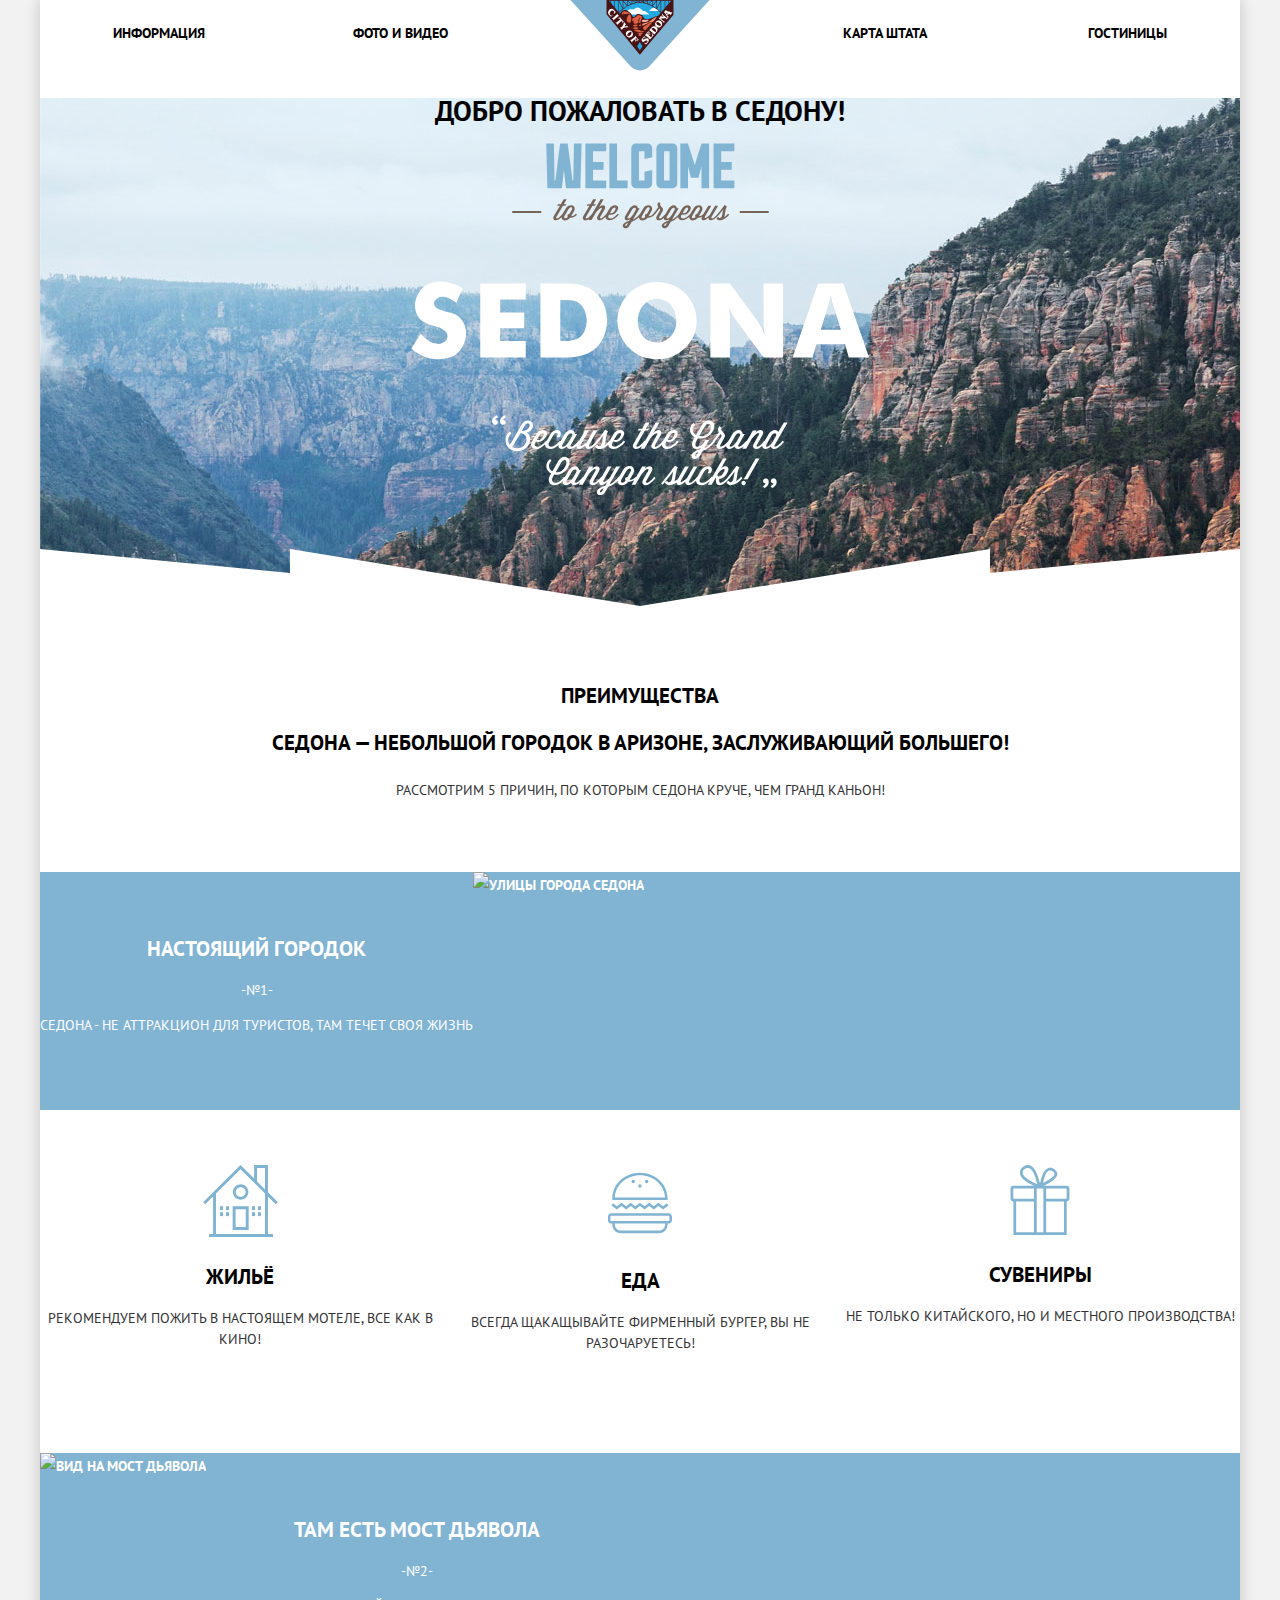
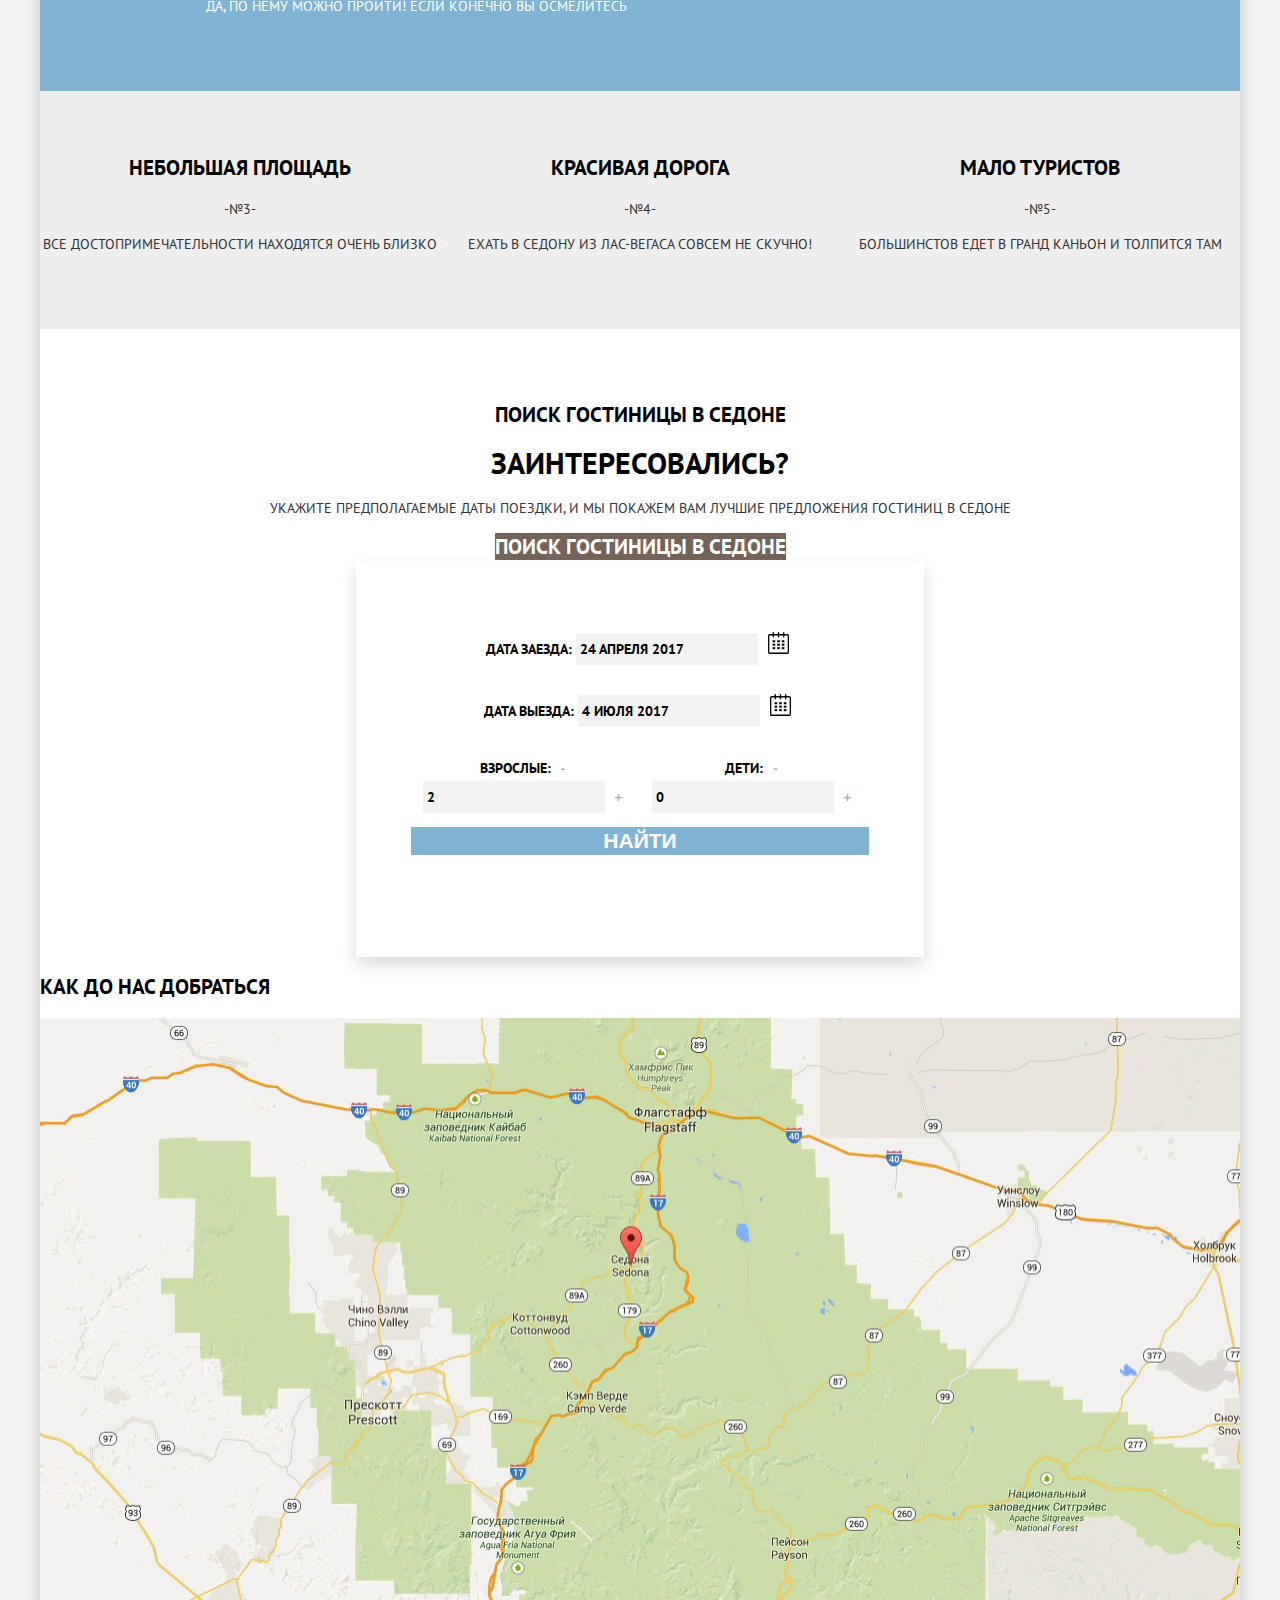
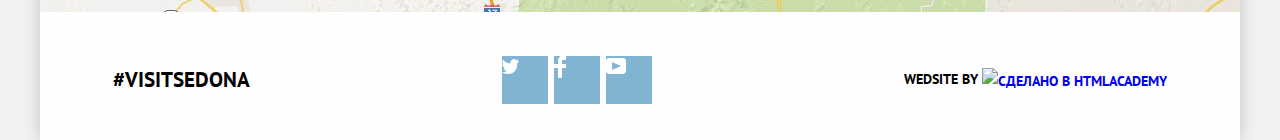
==== index.html @ 1e0a0184 "Сетка личного проекта на флексах" ====
<!DOCTYPE html>
<html lang="ru">
  <head>
    <meta charset="utf-8">
    <title>Седона</title>
    <link href="https://fonts.googleapis.com/css?family=PT+Sans:400,700&amp;subset=cyrillic" rel="stylesheet">
    <link rel="stylesheet" href="css/normalize.css">
    <link rel="stylesheet" href="css/style.css">
  </head>
  <body>
    <div class="main-content">
      <header class="main-header">
        <a class="main-navigation-logo"><img src="img/logo.svg" width="140" height="72" alt="City of Sedona"></a>
        <nav class="main-navigation">
          <ul>
            <li><a href="info.html">Информация</a></li>
            <li><a href="media.html">Фото и видео</a></li>
            <li><a href="maps.html">Карта штата</a></li>
            <li><a href="catalog.html">Гостиницы</a></li>
          </ul>
        </nav>
      </header>
      <main class="container">
        <section class="intro">
          <h1 class="visually-hidden">Добро пожаловать в Седону!</h1>
          <img src="img/intro-welcome.svg" width="459" height="353" alt="Welcome to the gorgeous Sedona. Because the Grand Canyon sucks!">
        </section>
        <section class="advantages">
          <div class="advantages-title">
            <h2 class="visually-hidden">Преимущества</h2>
            <p class="advantages-description">Седона — небольшой городок в Аризоне, заслуживающий большего!</p>
            <p class="advantages-intro">Рассмотрим 5 причин, по которым Седона круче, чем гранд каньон!</p>
          </div>

          <div class="advantage-wide">
            <div class="advantage-text">
              <h3>Настоящий городок</h3>
              <p>-№1-</p>
              <p>Седона - не аттракцион для туристов, там течет своя жизнь</p>
            </div>
            <div class="advantage-image">
              <img src="img/advantage-1.jpg" alt="Улицы города Седона" width="800" height="401">
            </div>
          </div>

          <div class="features">
            <div class="feature">
              <!-- согласен, что для шаблонного добавления данных элементов будет лучше вставить иконку через img  -->
              <img src="img/icon-1-house.svg" alt="Жилье" width="75" height="72">
              <h3>Жильё</h3>
              <p>Рекомендуем пожить в настоящем мотеле, все как в кино!</p>
            </div>
            <div class="feature">
            <img src="img/icon-2-burger.svg" alt="Еда" width="64" height="76">
              <h3>Еда</h3>
              <p>Всегда щакащывайте фирменный бургер, вы не разочаруетесь!</p>
            </div>
            <div class="feature">
            <img src="img/icon-3-gift.svg" alt="Сувениры" width="74" height="70">
              <h3>Сувениры</h3>
              <p>Не только китайского, но и местного производства!</p>
            </div>
          </div>

          <div class="advantage-wide">
            <div class="advantage-image">
              <img src="img/advantage-2.jpg" alt="Вид на мост дьявола" width="800" height="401">
            </div>
            <div class="advantage-text">
              <h3>Там есть мост дьявола</h3>
              <p>-№2-</p>
              <p>Да, по нему можно пройти! Если конечно вы осмелитесь</p>
            </div>
          </div>

          <div class="advantages-list">
            <div class="advantage">
              <h3>Небольшая площадь</h3>
              <p>-№3-</p>
              <p>Все достопримечательности находятся очень близко</p>
            </div>
            <div class="advantage">
              <h3>Красивая дорога</h3>
              <p>-№4-</p>
              <p>Ехать в Седону из Лас-Вегаса совсем не скучно!</p>
            </div>
            <div class="advantage">
              <h3>Мало туристов</h3>
              <p>-№5-</p>
              <p>Большинстов едет в гранд каньон и толпится там</p>
            </div>
          </div>
        </section>

        <section class="main-search">
          <h2 class="visually-hidden">Поиск гостиницы в Седоне</h2>
          <b>Заинтересовались?</b>
          <p class="search-description">Укажите предполагаемые даты поездки, и мы покажем Вам лучшие предложения гостиниц в Седоне</p>
          <a class="search-button" href="#">Поиск гостиницы в Седоне</a>
          <div class="search-form">
            <form method="post" action="https://echo.htmlacademy.ru">
              <p>
                <label for="date-arrival">Дата заезда:</label>
                <input id="date-arrival" name="date-of-arrival" type="text" value="24 апреля 2017">
                <!-- пока не определился, как лучше реализовать значок календаря. Поидее его надо будет делать фоном кнопки через CSS  -->
                <button type="button"><img src="img/icon-calendar.svg" alt="Календарь" width="21px" height="22px"></button>
              </p>
              <p>
                <label for="date-departure">Дата выезда:</label>
                <input id="date-departure" name="date-of-departure" type="text" value="4 июля 2017">
                <button type="button"><img src="img/icon-calendar.svg" alt="Календарь" width="21px" height="22px"></button>
              </p>
              <div class="form-half-column">
                <p class="half-column">
                  <label for="adults">Взрослые:</label>
                  <button type="button" name="adults-minus">-</button>
                  <input id="adults" name="amount-of-adults" type="text" value="2">
                  <button type="button" name="adults-plus">+</button>
                </p>
                <p class="half-column">
                  <label for="children">Дети:</label>
                  <button type="button" name="children-minus">-</button>
                  <input id="children" name="amount-of-children" type="text" value="0">
                  <button type="button" name="children-plus">+</button>
                </p>
              </div>
              <button type="submit" name="button">Найти</button>
            </form>
          </div>
        </section>
        <section class="main-map">
          <!-- Здесь будет интерактивная карта-->
          <h2 class="visually-hidden">Как до нас добраться</h2>
          <img src="img/map.jpg" width="1200" height="594" alt="Google maps">
        </section>
      </main>
      <footer class="main-footer">
        <p class="footer-hashtag">#visitsedona</p>
        <div class="footer-social">
          <ul>
            <li><a href="#" class="social-btn social-btn-twitter"><img src="img/social-twitter.svg" alt="Следите за нами в Twitter"></a></li>
            <li><a href="#" class="social-btn social-btn-facebook"><img src="img/social-facebook.svg" alt=" Следуйте за нами на Facebook"></a></li>
            <li><a href="#" class="social-btn social-btn-youtube"><img src="img/social-youtube.svg" alt="Смотрите видео о нас на YouTube"></a></li>
          </ul>
        </div>
        <p class="footer-copyright">Wedsite by <a href="https://htmlacademy.ru/intensive/htmlcss"><img src="img/logo-htmlacademy.svg" width="115" height="41" alt="Сделано в HTMLAcademy"></a></p>
      </footer>
    </div>
  </body>
</html>
---- css/style.css ----
body {
  margin: 0;
  padding: 0;
  font-family: 'PT Sans', Arial, sans-serif;
  font-size: 14px;
  line-height: 26px;
  font-weight: 700;
  color: #000000;
  text-transform: uppercase;
  background-color: #f2f2f2;
}
a {
  text-decoration: none;
}
.main-content {
  width: 1200px;
  margin: 0 auto;
  background-color: #ffffff;
  box-shadow: 0 0 15px rgba(0, 1, 1, 0.2);
}
.inner-page .main-content {
  background-color: #fefefe;
}

/* Main header on all pages */
.main-header {
  display: flex;
  flex-direction: column;
  background-color: #ffffff;
}
.main-navigation-logo {
  margin: 0 auto;
  margin-top: -67px;
  order: 2;
}
.main-navigation {
  padding: 0 73px;
}
.main-navigation ul {
  display: flex;
  margin: 0;
  padding: 0;
  list-style: none;
}
.main-navigation li {
  width: 240px;
  padding: 20px 0;
}
.main-navigation li:nth-child(2) {
  margin-right: auto;
}
.main-navigation li:nth-last-child(2),
.main-navigation li:last-child {
  text-align: right;
}
.main-navigation a {
  color: #000000;
}
.main-navigation a:hover {
  color: #81b3d2;
}
.main-navigation a:active {
  color: rgba(0, 0, 0, 0.3);
}
.main-navigation .current-page {
  color: #766357;
}

/* Intro on the main page */
.intro {
  height: 508px;
  text-align: center;
  background:
    url("../img/intro-polygon.svg"),
    url("../img/intro-bg.jpg");
  background-position:
    center bottom,
    center top;
  background-repeat:
    no-repeat,
    no-repeat;
    margin-bottom: 60px;
}

/* Advantages on the main page */
.advantages {
  display: flex;
  flex-direction: column;
  text-align: center;
}
.advantages h3 {
  font-size: 21px;
  line-height: 21px;
}
.advantages-title {
  margin-bottom: 55px;
}
.advantages-description {
  font-size: 21px;
  line-height: 26px;
}
.advantages-intro {
  font-size: 14px;
  line-height: 26px;
  font-weight: 400;
  color: #333333;
}
.advantage-wide {
  display: flex;
  background-color: #81b3d2;
  color: #ffffff;
}
.advantage-text {
  padding-top: 45px;
  padding-bottom: 60px;
}
.advantage-text p {
  font-size: 14px;
  line-height: 21px;
  font-weight: 400;
}
.features {
  display: flex;
  flex-wrap: wrap;
  padding-bottom: 85px;
  background-color: #ffffff;
}
.feature {
  width: 400px;
  padding-top: 55px;
}
.features p,
.advantages-list p {
  font-size: 14px;
  line-height: 21px;
  font-weight: 400;
  color: #333333;
}
.advantages-list {
  display: flex;
  flex-wrap: wrap;
  background-color: #eeeeee;
}
.advantage {
  width: 400px;
  padding-top: 45px;
  padding-bottom: 60px;
}

/* Search on the main page */
.main-search {
  background-color: #ffffff;
  text-align: center;
  padding-top: 55px;
}
.main-search b {
  font-size: 30px;
  line-height: 36px;
  font-weight: 700;
}
.main-search .search-description {
  font-size: 14px;
  line-height: 24px;
  font-weight: 400;
  color: #333333;
}
.main-search .search-button {
  font-size: 21px;
  line-height: 26px;
  font-weight: 700;
  color: #ffffff;
  background-color: #766357;
}
.main-search .search-button:hover {
  background-color: #604e43;
}
.main-search .search-button:active {
  color: rgba(255, 255, 255, 0.3);
  background-color: #503e33;
}
.search-form {
  /* задал размеры и некоторые свойства, т.к. в будущем будет позиционироваться абсолютом, ведь это же будет попап!? А для абсолюта вроде нужны размеры обязательно. */
  box-sizing: border-box;
  width: 568px;
  height: 395px;
  margin: 0 auto;
  padding: 55px;
  background-color: #ffffff;
  box-shadow: 0 7px 15px rgba(0, 1, 1, 0.15);
}
.search-form form {
  display: flex;
  flex-direction: column;
}
.search-form input {
  font: inherit;
  font-size: 14px;
  line-height: 26px;
  font-weight: 700;
  text-transform: uppercase;
  color: #000000;
  background-color: #f2f2f2;
  border: 2px solid #f2f2f2;
}
.search-form input:hover {
  background-color: #ebebeb;
  border: 2px solid #ebebeb;
}
.search-form input:focus {
  background-color: #ffffff;
  border: 2px solid #e5e5e5;
}
.search-form button[type="button"] {
  border: none;
  background-color: transparent;
  color: #a9a9a9;
  font-weight: 700;
}
.search-form button[type="button"]:hover {
  color: #000000;
}
.search-form button[type="button"]:active {
  color: #81b3d2;
}
.search-form button[type="submit"] {
  background-color: #81b3d2;
  border: none;
  color: #ffffff;
  font-size: 21px;
  line-height: 26px;
  font-weight: 700;
  text-transform: uppercase;
}
.search-form button[type="submit"]:hover {
  background-color: #669ec0;
}
.search-form button[type="submit"]:active {
  background-color: #5496bd;
  color: rgba(255, 255, 255, 0.3);
}
.form-half-column {
  display: flex;
}
.half-column {
  width: 229px;
}

/* Main footer on all pages */
.main-footer {
  display: flex;
  justify-content: space-between;
  align-items: center;
  padding: 36px 73px;
  background-color: rgba(254, 254, 254, 0.9);
}
.footer-hashtag {
  font-size: 21px;
  line-height: 26px;
  margin: 0;
}
.footer-social ul {
  display: flex;
  list-style: none;
  margin: 0;
  padding: 0;
}
/* Ниже неправильно стилизовал соц.кнопки, кликабельна стала сама иконка, исправлю на этапе декоративных элементов */
.footer-social li {
  width: 46px;
  height: 48px;
  margin-right: 6px;
  background-color: #81b3d2;
}
.footer-social li:last-child {
  margin-right: 0;
}
.footer-social li:hover {
  background-color: #669ec0;
}
.footer-social li:active {
  background-color: #5496bd;
}
.social-btn:active {
  opacity: 0.3;
}
.footer-copyright {
  margin: 0;
}
.footer-copyright img {
  vertical-align: middle;
}

/* style on the catalog page */
.catalog-form {
  background-color: #404c52; /* цвет для того, если не прогрузилась картинка */
  background-image: url("../img/catalog-header-bg.jpg");
  background-position: center center;
  background-repeat: no-repeat;
  font-size: 14px;
  line-height: 21px;
  color: #ffffff;
}
.catalog-filter {
  display: flex;
  justify-content: space-between;
  padding: 30px 70px;
}
.catalog-filter fieldset {
  margin: 0;
  padding: 0;
  border: none;
}
.catalog-filter fieldset:nth-child(2) {
  margin-right: auto;
}
.catalog-filter ul {
  margin: 0;
  padding: 0;
  list-style: none;
}
.catalog-filter li,
.catalog-filter label {
  font-weight: 400;
}
.catalog-filter input[type="text"] {
  background-color: transparent;
  border: none;
  color: inherit;
}
.catalog-filter button[type="submit"] {
  background-color: transparent;
  border: 2px solid #ffffff;
  color: #ffffff;
  text-transform: uppercase;
  line-height: 21px;
}
.catalog-filter button[type="submit"]:hover {
  background-color: #ffffff;
  color: #000000;
}

.catalog-result-sorting {
  display: flex;
  justify-content: space-between;
  padding: 30px 70px;
  font-size: 21px;
  line-height: 26px;
}
.catalog-result-sorting span,
.catalog-result-sorting a {
  font-size: 12px;
  line-height: 18px;
  font-weight: 400;
}
.catalog-result-sorting span {
  color: #000000;
}
.catalog-result-sorting ul {
  display: flex;
  margin-top: 0;
  margin-bottom: 0;
  padding: 0;
  list-style: none;
}
.sorting-type a {
  border-bottom: 1px dotted #81b3d2;
  color: rgba(0, 0, 0, 0.3);
}
.sorting-type a:hover {
  color: #81b3d2;
}
.sorting-type a:active {
  color: #000000;
  border: none;
}
.sorting-type .current-sorting {
  color: #81b3d2;
  border: none;
}
.sorting-arrow {
  margin-left: auto;
}
.sorting-arrow a {
  /* Сами стрелки как я понял надо делать будет позже) */
  border: 5px solid #cacaca;
}
.sorting-arrow a:hover {
  border-color: #000000;
}
.sorting-arrow a:active,
.sorting-arrow .current-sorting {
  border-color: #81b3d2;
}

.catalog-result-list ul {
  margin: 0;
  padding: 0;
  list-style: none;
}
.catalog-result-item {
  display: flex;
  justify-content: space-between;
  border-top: 1px solid #e5e5e5;
  padding: 30px 70px;
}
.catalog-result-item:last-child {
  border-bottom: 1px solid #e5e5e5;
}
.catalog-item-description {
  margin-right: auto;
}
.catalog-item-description p {
  font-size: 14px;
  line-height: 21px;
  font-weight: 400;
  color: #333333;
}
.catalog-item-title a {
  font-size: 21px;
  line-height: 26px;
  color: #000000;
}
.catalog-item-title a:hover {
  color: #81b3d2;
}
.catalog-item-title a:active {
  color: rgba(0, 0, 0, 0.3);
}
.link-more,
.link-booking {
  font-weight: 14px;
  line-height: 21px;
  color: #ffffff;
}
.link-more {
  background-color: #81b3d2;
}
.link-more:hover {
  background-color: #669ec0;
}
.link-more:active {
  background-color: #5496bd;
  color: rgba(255, 255, 255, 0.3);
}
.link-booking {
  background-color: #766357;
}
.link-booking:hover {
  background-color: #604e43;
}
.link-booking:active {
  background-color: #503e33;
  color: rgba(255, 255, 255, 0.3);
}

.catalog-item-rating p {
  font-size: 14px;
  line-height: 21px;
  font-weight: 400;
  color: #666666;
  background-color: #f2f2f2;
}
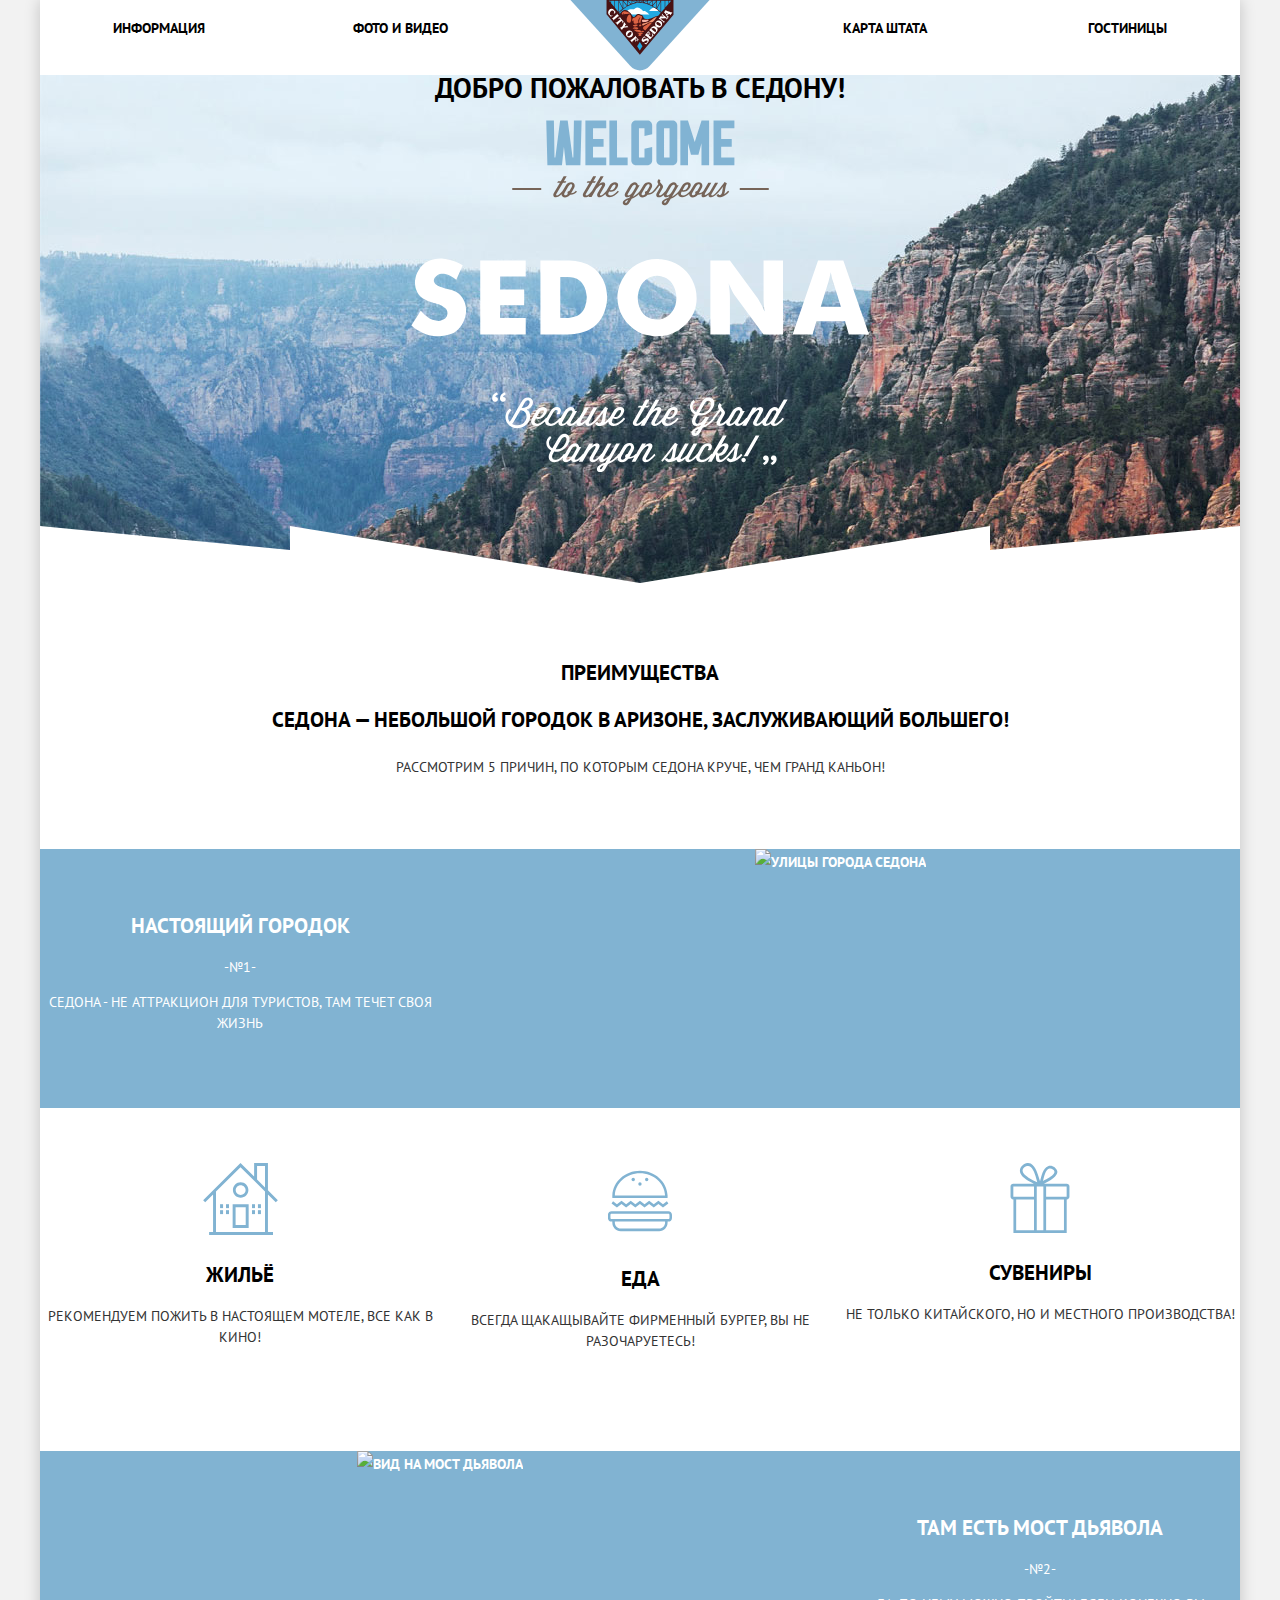
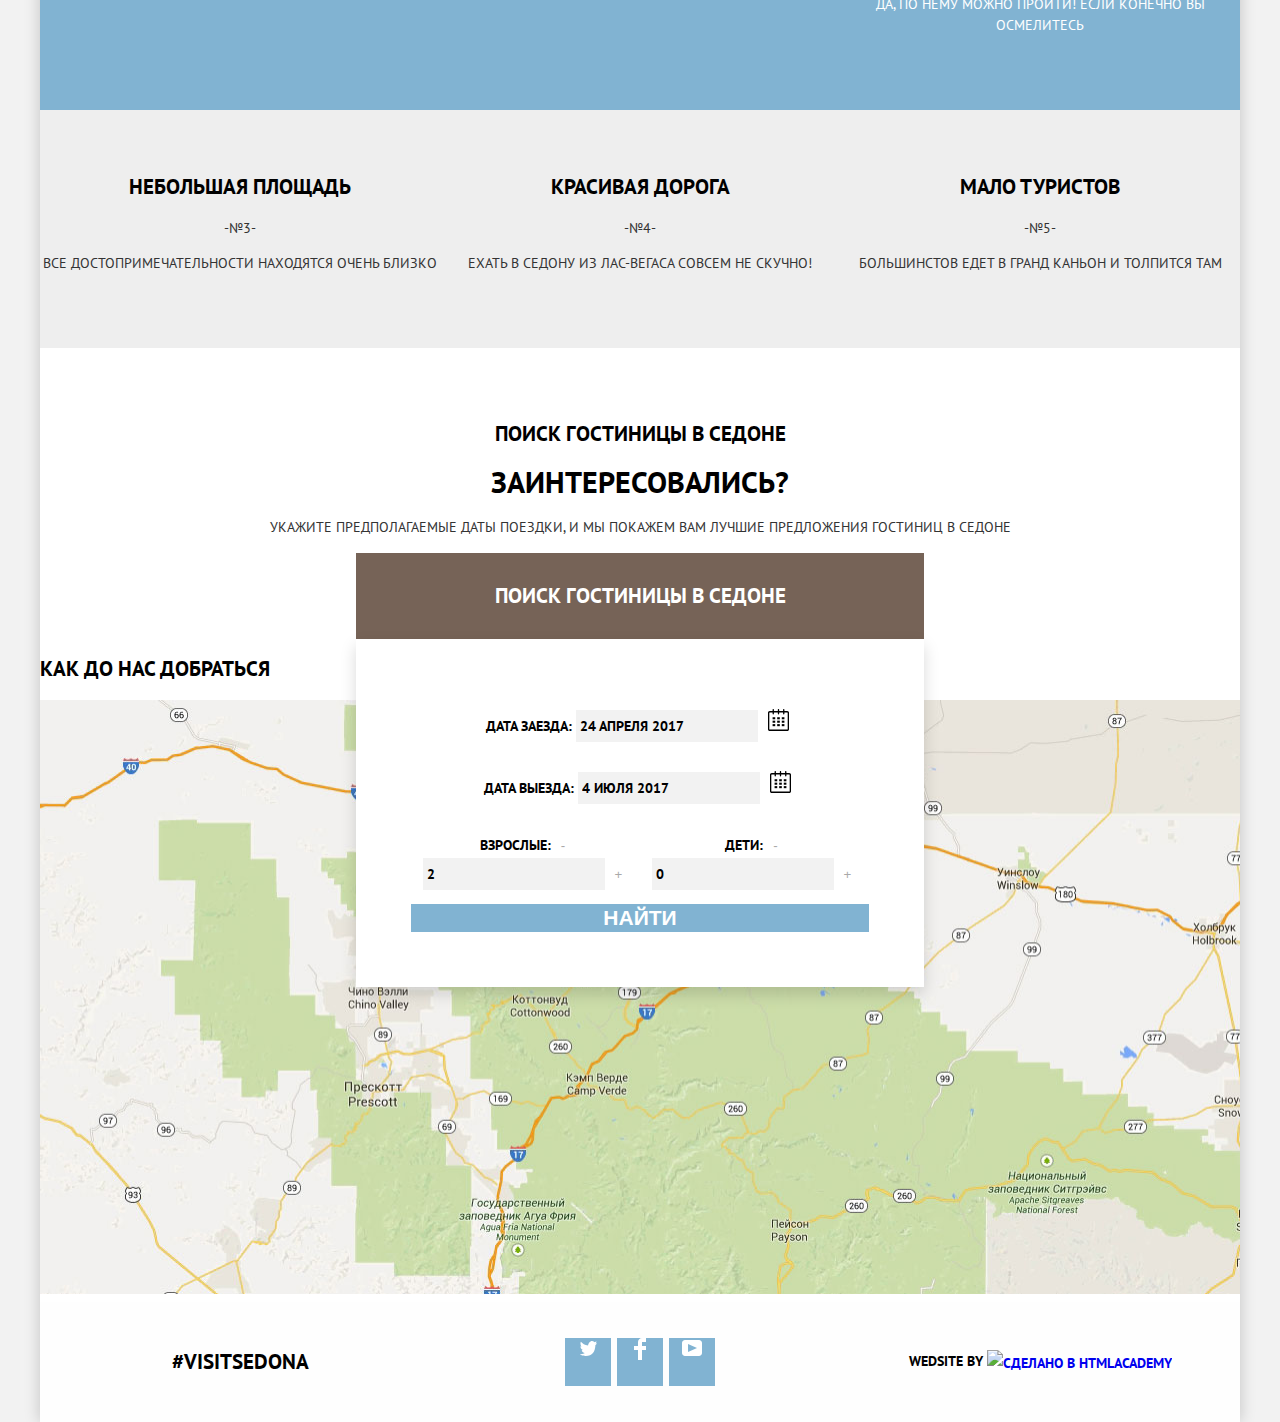
==== commit ac4e65c2: "Исправление замечаний сеток на флексах" ====
--- a/index.html
+++ b/index.html
@@ -45,7 +45,6 @@
 
           <div class="features">
             <div class="feature">
-              <!-- согласен, что для шаблонного добавления данных элементов будет лучше вставить иконку через img  -->
               <img src="img/icon-1-house.svg" alt="Жилье" width="75" height="72">
               <h3>Жильё</h3>
               <p>Рекомендуем пожить в настоящем мотеле, все как в кино!</p>
@@ -96,13 +95,14 @@
           <h2 class="visually-hidden">Поиск гостиницы в Седоне</h2>
           <b>Заинтересовались?</b>
           <p class="search-description">Укажите предполагаемые даты поездки, и мы покажем Вам лучшие предложения гостиниц в Седоне</p>
-          <a class="search-button" href="#">Поиск гостиницы в Седоне</a>
-          <div class="search-form">
-            <form method="post" action="https://echo.htmlacademy.ru">
+
+          <div class="search-block">
+            <a class="search-button" href="#">Поиск гостиницы в Седоне</a>
+            <!-- не оборачивал, т.к. подумал, что нет смысла в отдельном диве для этого попапа  -->
+            <form class="search-popup" method="post" action="https://echo.htmlacademy.ru">
               <p>
                 <label for="date-arrival">Дата заезда:</label>
                 <input id="date-arrival" name="date-of-arrival" type="text" value="24 апреля 2017">
-                <!-- пока не определился, как лучше реализовать значок календаря. Поидее его надо будет делать фоном кнопки через CSS  -->
                 <button type="button"><img src="img/icon-calendar.svg" alt="Календарь" width="21px" height="22px"></button>
               </p>
               <p>
--- a/css/style.css
+++ b/css/style.css
@@ -30,7 +30,8 @@
 }
 .main-navigation-logo {
   margin: 0 auto;
-  margin-top: -67px;
+  margin-top: -57px;
+  margin-bottom: -23px;
   order: 2;
 }
 .main-navigation {
@@ -44,7 +45,7 @@
 }
 .main-navigation li {
   width: 240px;
-  padding: 20px 0;
+  padding: 15px 0;
 }
 .main-navigation li:nth-child(2) {
   margin-right: auto;
@@ -113,6 +114,10 @@
 .advantage-text {
   padding-top: 45px;
   padding-bottom: 60px;
+  width: 33.333333%;
+}
+.advantage-image {
+  width: 66.666666%;
 }
 .advantage-text p {
   font-size: 14px;
@@ -158,41 +163,46 @@
   line-height: 36px;
   font-weight: 700;
 }
-.main-search .search-description {
+.search-description {
   font-size: 14px;
   line-height: 24px;
   font-weight: 400;
   color: #333333;
 }
-.main-search .search-button {
+
+.search-block {
+  position: relative;
+  width: 568px;
+  margin: 0 auto;
+}
+.search-button {
+  display: block;
+  width: 100%;
+  padding: 30px 0;
   font-size: 21px;
   line-height: 26px;
   font-weight: 700;
   color: #ffffff;
   background-color: #766357;
 }
-.main-search .search-button:hover {
+.search-button:hover {
   background-color: #604e43;
 }
-.main-search .search-button:active {
+.search-button:active {
   color: rgba(255, 255, 255, 0.3);
   background-color: #503e33;
 }
-.search-form {
-  /* задал размеры и некоторые свойства, т.к. в будущем будет позиционироваться абсолютом, ведь это же будет попап!? А для абсолюта вроде нужны размеры обязательно. */
-  box-sizing: border-box;
-  width: 568px;
-  height: 395px;
-  margin: 0 auto;
+
+.search-popup {
+  position: absolute;
+  display: flex;
+  flex-direction: column;
+  top: 100%;
   padding: 55px;
   background-color: #ffffff;
   box-shadow: 0 7px 15px rgba(0, 1, 1, 0.15);
 }
-.search-form form {
-  display: flex;
-  flex-direction: column;
-}
-.search-form input {
+.search-popup input {
   font: inherit;
   font-size: 14px;
   line-height: 26px;
@@ -202,27 +212,26 @@
   background-color: #f2f2f2;
   border: 2px solid #f2f2f2;
 }
-.search-form input:hover {
+.search-popup input:hover {
   background-color: #ebebeb;
-  border: 2px solid #ebebeb;
-}
-.search-form input:focus {
-  background-color: #ffffff;
-  border: 2px solid #e5e5e5;
-}
-.search-form button[type="button"] {
+  border-color: #ebebeb;
+}
+.search-popup input:focus {
+  background-color: #ffffff;
+  border-color: #e5e5e5;
+}
+.search-popup button[type="button"] {
   border: none;
   background-color: transparent;
   color: #a9a9a9;
-  font-weight: 700;
-}
-.search-form button[type="button"]:hover {
-  color: #000000;
-}
-.search-form button[type="button"]:active {
+}
+.search-popup button[type="button"]:hover {
+  color: #000000;
+}
+.search-popup button[type="button"]:active {
   color: #81b3d2;
 }
-.search-form button[type="submit"] {
+.search-popup button[type="submit"] {
   background-color: #81b3d2;
   border: none;
   color: #ffffff;
@@ -231,10 +240,10 @@
   font-weight: 700;
   text-transform: uppercase;
 }
-.search-form button[type="submit"]:hover {
+.search-popup button[type="submit"]:hover {
   background-color: #669ec0;
 }
-.search-form button[type="submit"]:active {
+.search-popup button[type="submit"]:active {
   background-color: #5496bd;
   color: rgba(255, 255, 255, 0.3);
 }
@@ -242,24 +251,30 @@
   display: flex;
 }
 .half-column {
-  width: 229px;
+  width: 50%;
 }
 
 /* Main footer on all pages */
 .main-footer {
   display: flex;
-  justify-content: space-between;
   align-items: center;
-  padding: 36px 73px;
+  padding: 36px 0;
   background-color: rgba(254, 254, 254, 0.9);
 }
+.footer-hashtag,
+.footer-social,
+.footer-copyright {
+  width: 33.333333%;
+  text-align: center;
+  margin: 0;
+}
 .footer-hashtag {
   font-size: 21px;
   line-height: 26px;
-  margin: 0;
 }
 .footer-social ul {
   display: flex;
+  justify-content: center;
   list-style: none;
   margin: 0;
   padding: 0;
@@ -283,9 +298,6 @@
 .social-btn:active {
   opacity: 0.3;
 }
-.footer-copyright {
-  margin: 0;
-}
 .footer-copyright img {
   vertical-align: middle;
 }
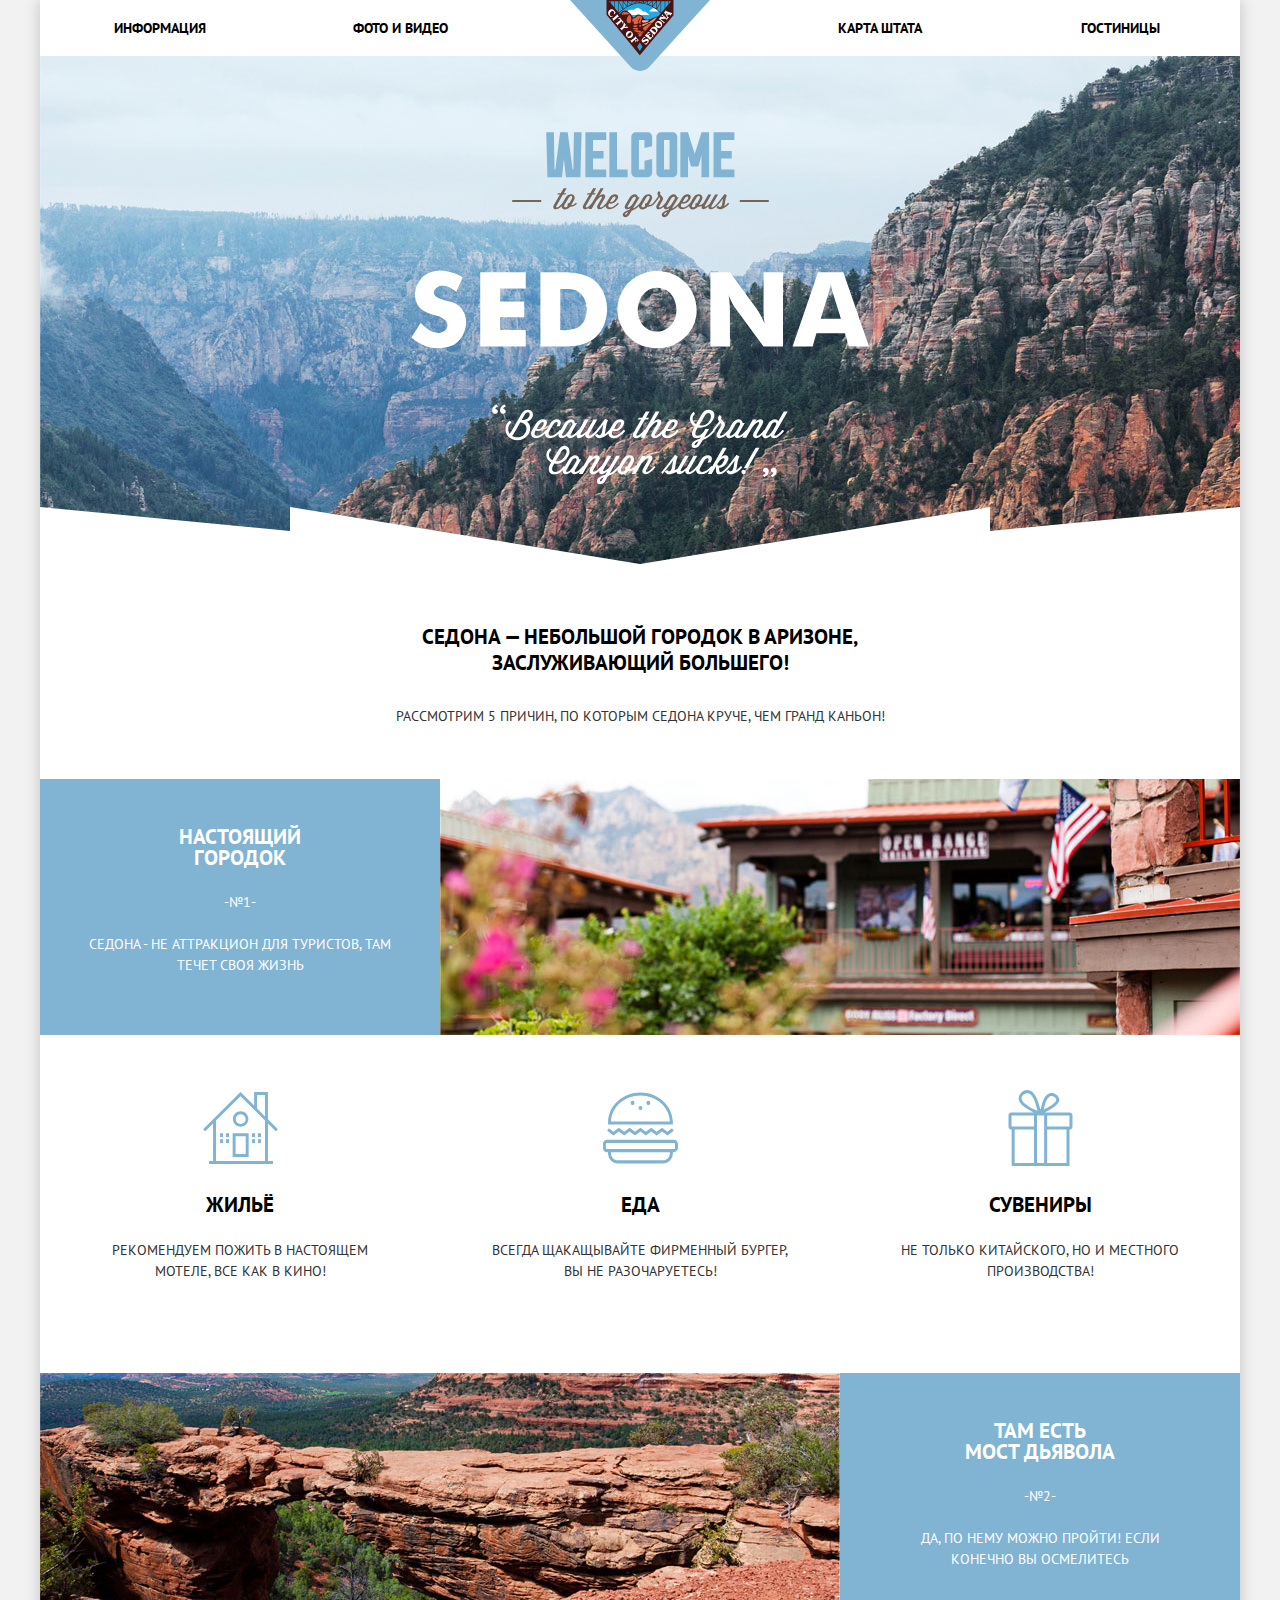
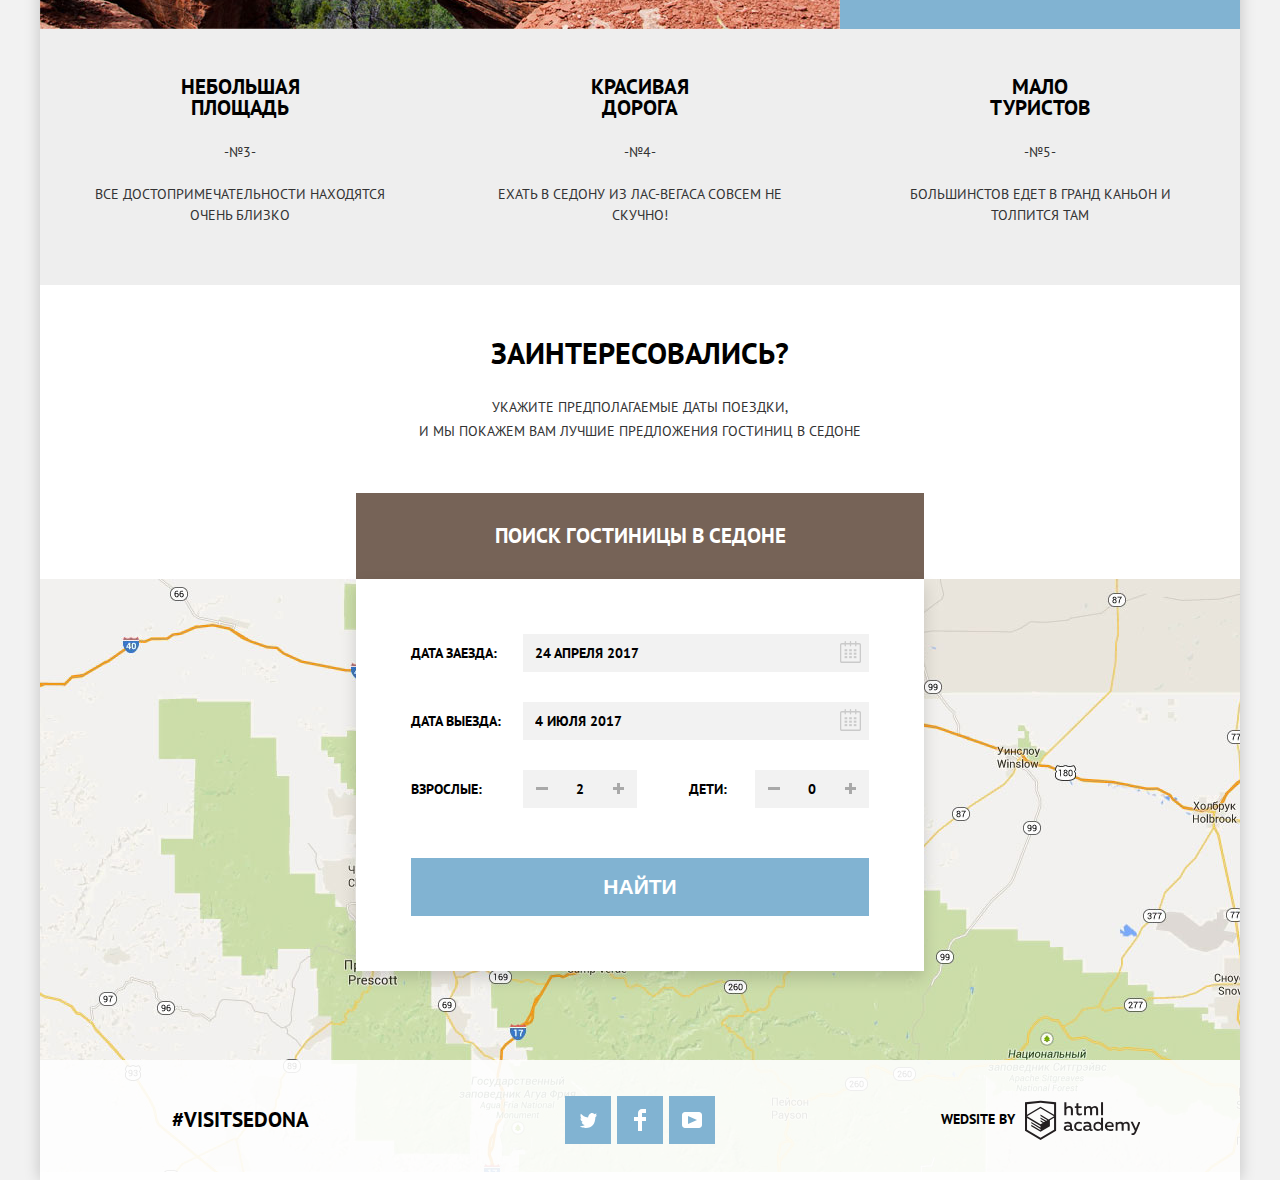
==== commit 2abb1aaa: "Process #1" ====
--- a/index.html
+++ b/index.html
@@ -8,7 +8,7 @@
     <link rel="stylesheet" href="css/style.css">
   </head>
   <body>
-    <div class="main-content">
+    <div class="main-content only-index">
       <header class="main-header">
         <a class="main-navigation-logo"><img src="img/logo.svg" width="140" height="72" alt="City of Sedona"></a>
         <nav class="main-navigation">
@@ -34,7 +34,7 @@
 
           <div class="advantage-wide">
             <div class="advantage-text">
-              <h3>Настоящий городок</h3>
+              <h3>Настоящий<br> городок</h3>
               <p>-№1-</p>
               <p>Седона - не аттракцион для туристов, там течет своя жизнь</p>
             </div>
@@ -66,7 +66,7 @@
               <img src="img/advantage-2.jpg" alt="Вид на мост дьявола" width="800" height="401">
             </div>
             <div class="advantage-text">
-              <h3>Там есть мост дьявола</h3>
+              <h3>Там есть<br> мост дьявола</h3>
               <p>-№2-</p>
               <p>Да, по нему можно пройти! Если конечно вы осмелитесь</p>
             </div>
@@ -74,54 +74,64 @@
 
           <div class="advantages-list">
             <div class="advantage">
-              <h3>Небольшая площадь</h3>
+              <h3>Небольшая<br> площадь</h3>
               <p>-№3-</p>
               <p>Все достопримечательности находятся очень близко</p>
             </div>
             <div class="advantage">
-              <h3>Красивая дорога</h3>
+              <h3>Красивая<br> дорога</h3>
               <p>-№4-</p>
               <p>Ехать в Седону из Лас-Вегаса совсем не скучно!</p>
             </div>
             <div class="advantage">
-              <h3>Мало туристов</h3>
+              <h3>Мало<br> туристов</h3>
               <p>-№5-</p>
               <p>Большинстов едет в гранд каньон и толпится там</p>
             </div>
           </div>
         </section>
-
         <section class="main-search">
           <h2 class="visually-hidden">Поиск гостиницы в Седоне</h2>
           <b>Заинтересовались?</b>
-          <p class="search-description">Укажите предполагаемые даты поездки, и мы покажем Вам лучшие предложения гостиниц в Седоне</p>
+          <p class="search-description">Укажите предполагаемые даты поездки,<br> и мы покажем Вам лучшие предложения гостиниц в Седоне</p>
 
           <div class="search-block">
             <a class="search-button" href="#">Поиск гостиницы в Седоне</a>
-            <!-- не оборачивал, т.к. подумал, что нет смысла в отдельном диве для этого попапа  -->
-            <form class="search-popup" method="post" action="https://echo.htmlacademy.ru">
+            <form class="search-popup active" method="post" action="https://echo.htmlacademy.ru">
               <p>
                 <label for="date-arrival">Дата заезда:</label>
                 <input id="date-arrival" name="date-of-arrival" type="text" value="24 апреля 2017">
-                <button type="button"><img src="img/icon-calendar.svg" alt="Календарь" width="21px" height="22px"></button>
+                <button type="button">
+                  <svg xmlns="http://www.w3.org/2000/svg" x="0" y="0" width="21" height="22" fill="#cacaca"><path d="M19.251,2.025h-2.845V0.648c0-0.381-0.294-0.689-0.656-0.689c-0.363,0-0.656,0.308-0.656,0.689v1.377h-3.938V0.648c0-0.381-0.294-0.689-0.655-0.689c-0.363,0-0.657,0.308-0.657,0.689v1.377H5.906V0.648c0-0.381-0.294-0.689-0.656-0.689c-0.363,0-0.657,0.308-0.657,0.689v1.377H1.75C0.784,2.025,0,2.847,0,3.862v16.302C0,21.179,0.784,22,1.75,22h17.501C20.217,22,21,21.179,21,20.164V3.862C21,2.847,20.217,2.025,19.251,2.025zM19.688,20.164c0,0.253-0.195,0.459-0.437,0.459H1.75c-0.241,0-0.438-0.206-0.438-0.459V3.862c0-0.253,0.196-0.459,0.438-0.459h2.844v1.378c0,0.381,0.294,0.689,0.657,0.689c0.362,0,0.656-0.308,0.656-0.689V3.403h3.938v1.378c0,0.381,0.294,0.689,0.657,0.689c0.361,0,0.655-0.308,0.655-0.689V3.403h3.938v1.378c0,0.381,0.293,0.689,0.656,0.689c0.362,0,0.656-0.308,0.656-0.689V3.403h2.845c0.241,0,0.437,0.206,0.437,0.459V20.164z"/><rect x="4.594" y="8.225" width="2.625" height="2.066"/><rect x="4.594" y="11.668" width="2.625" height="2.067"/><rect x="4.594" y="15.112" width="2.625" height="2.066"/><rect x="9.188" y="15.112" width="2.625" height="2.066"/><rect x="9.188" y="11.668" width="2.625" height="2.067"/><rect x="9.188" y="8.225" width="2.625" height="2.066"/><rect x="13.781" y="15.112" width="2.625" height="2.066"/><rect x="13.781" y="11.668" width="2.625" height="2.067"/><rect x="13.781" y="8.225" width="2.625" height="2.066"/></svg>
+                </button>
               </p>
               <p>
                 <label for="date-departure">Дата выезда:</label>
                 <input id="date-departure" name="date-of-departure" type="text" value="4 июля 2017">
-                <button type="button"><img src="img/icon-calendar.svg" alt="Календарь" width="21px" height="22px"></button>
+                <button type="button">
+                  <svg xmlns="http://www.w3.org/2000/svg" x="0" y="0" width="21" height="22" fill="#cacaca"><path d="M19.251,2.025h-2.845V0.648c0-0.381-0.294-0.689-0.656-0.689c-0.363,0-0.656,0.308-0.656,0.689v1.377h-3.938V0.648c0-0.381-0.294-0.689-0.655-0.689c-0.363,0-0.657,0.308-0.657,0.689v1.377H5.906V0.648c0-0.381-0.294-0.689-0.656-0.689c-0.363,0-0.657,0.308-0.657,0.689v1.377H1.75C0.784,2.025,0,2.847,0,3.862v16.302C0,21.179,0.784,22,1.75,22h17.501C20.217,22,21,21.179,21,20.164V3.862C21,2.847,20.217,2.025,19.251,2.025zM19.688,20.164c0,0.253-0.195,0.459-0.437,0.459H1.75c-0.241,0-0.438-0.206-0.438-0.459V3.862c0-0.253,0.196-0.459,0.438-0.459h2.844v1.378c0,0.381,0.294,0.689,0.657,0.689c0.362,0,0.656-0.308,0.656-0.689V3.403h3.938v1.378c0,0.381,0.294,0.689,0.657,0.689c0.361,0,0.655-0.308,0.655-0.689V3.403h3.938v1.378c0,0.381,0.293,0.689,0.656,0.689c0.362,0,0.656-0.308,0.656-0.689V3.403h2.845c0.241,0,0.437,0.206,0.437,0.459V20.164z"/><rect x="4.594" y="8.225" width="2.625" height="2.066"/><rect x="4.594" y="11.668" width="2.625" height="2.067"/><rect x="4.594" y="15.112" width="2.625" height="2.066"/><rect x="9.188" y="15.112" width="2.625" height="2.066"/><rect x="9.188" y="11.668" width="2.625" height="2.067"/><rect x="9.188" y="8.225" width="2.625" height="2.066"/><rect x="13.781" y="15.112" width="2.625" height="2.066"/><rect x="13.781" y="11.668" width="2.625" height="2.067"/><rect x="13.781" y="8.225" width="2.625" height="2.066"/></svg>
+                </button>
               </p>
               <div class="form-half-column">
-                <p class="half-column">
+                <p class="half-column ">
                   <label for="adults">Взрослые:</label>
-                  <button type="button" name="adults-minus">-</button>
+                  <button type="button" name="adults-minus" class="minus">
+                    <svg xmlns="http://www.w3.org/2000/svg" width="12" height="12"><rect x="0" y="5" width="12" height="3" fill="#a9a9a9"/></svg>
+                  </button>
                   <input id="adults" name="amount-of-adults" type="text" value="2">
-                  <button type="button" name="adults-plus">+</button>
+                  <button type="button" name="adults-plus">
+                    <svg xmlns="http://www.w3.org/2000/svg" width="11" height="11"><rect x="4" y="0" width="3" height="11" fill="#a9a9a9"/><rect x="0" y="4" width="11" height="3" fill="#a9a9a9"/></svg>
+                  </button>
                 </p>
-                <p class="half-column">
+                <p class="half-column children">
                   <label for="children">Дети:</label>
-                  <button type="button" name="children-minus">-</button>
+                  <button type="button" name="children-minus" class="minus">
+                    <svg xmlns="http://www.w3.org/2000/svg" width="12" height="12"><rect x="0" y="5" width="12" height="3" fill="#a9a9a9"/></svg>
+                  </button>
                   <input id="children" name="amount-of-children" type="text" value="0">
-                  <button type="button" name="children-plus">+</button>
+                  <button type="button" name="children-plus">
+                    <svg xmlns="http://www.w3.org/2000/svg" width="11" height="11"><rect x="4" y="0" width="3" height="11" fill="#a9a9a9"/><rect x="0" y="4" width="11" height="3" fill="#a9a9a9"/></svg>
+                  </button>
                 </p>
               </div>
               <button type="submit" name="button">Найти</button>
@@ -138,12 +148,32 @@
         <p class="footer-hashtag">#visitsedona</p>
         <div class="footer-social">
           <ul>
-            <li><a href="#" class="social-btn social-btn-twitter"><img src="img/social-twitter.svg" alt="Следите за нами в Twitter"></a></li>
-            <li><a href="#" class="social-btn social-btn-facebook"><img src="img/social-facebook.svg" alt=" Следуйте за нами на Facebook"></a></li>
-            <li><a href="#" class="social-btn social-btn-youtube"><img src="img/social-youtube.svg" alt="Смотрите видео о нас на YouTube"></a></li>
+            <li>
+              <a href="#" class="social-btn">
+                <img src="img/social-twitter.svg" alt="Следите за нами в Twitter">
+                <span class="visually-hidden">Twitter</span>
+              </a>
+            </li>
+            <li>
+              <a href="#" class="social-btn">
+                <img src="img/social-facebook.svg" alt=" Следуйте за нами на Facebook">
+                <span class="visually-hidden">Facebook</span>
+              </a>
+            </li>
+            <li>
+              <a href="#" class="social-btn social-btn-youtube">
+                <img src="img/social-youtube.svg" alt="Смотрите видео о нас на YouTube">
+                <span class="visually-hidden">YouTube</span>
+              </a>
+            </li>
           </ul>
         </div>
-        <p class="footer-copyright">Wedsite by <a href="https://htmlacademy.ru/intensive/htmlcss"><img src="img/logo-htmlacademy.svg" width="115" height="41" alt="Сделано в HTMLAcademy"></a></p>
+        <p class="footer-copyright">Wedsite by
+          <a class="link-htmlacademy" href="https://htmlacademy.ru/intensive/htmlcss">
+            <svg xmlns="http://www.w3.org/2000/svg" width="115" height="41" viewBox="0 0 113 39"><path d="M401.93,351.51a2.07,2.07,0,0,0,.58-0.11v1.4a3.41,3.41,0,0,1-1.24.22,1.75,1.75,0,0,1-1.75-1,5.08,5.08,0,0,1-3.3,1.13c-1.59,0-3.06-.87-3.06-2.68,0-2.24,2.08-2.93,3.9-2.93a11.63,11.63,0,0,1,2.28.26v-0.31c0-1.09-.8-1.86-2.3-1.86a7.79,7.79,0,0,0-3.15.67v-1.79a10.72,10.72,0,0,1,3.35-.58c2.48,0,4,1.18,4,3.83v3.14A0.57,0.57,0,0,0,401.93,351.51Zm-6.76-1.19a1.42,1.42,0,0,0,1.64,1.29,3.56,3.56,0,0,0,2.53-1V349.1a10.21,10.21,0,0,0-1.9-.22C396.34,348.89,395.17,349.23,395.17,350.33Z" transform="translate(-355.09 -323.29)" fill="#000"/><path d="M408.15,343.91a5.29,5.29,0,0,1,2.7.67v1.79a4.28,4.28,0,0,0-2.42-.73,2.89,2.89,0,1,0,0,5.76,5.26,5.26,0,0,0,2.55-.67v1.8a6.58,6.58,0,0,1-2.9.6,4.42,4.42,0,0,1-4.72-4.54A4.54,4.54,0,0,1,408.15,343.91Z" transform="translate(-355.09 -323.29)" fill="#000"/><path d="M420.93,351.51a2.07,2.07,0,0,0,.58-0.11v1.4a3.41,3.41,0,0,1-1.24.22,1.75,1.75,0,0,1-1.75-1,5.08,5.08,0,0,1-3.3,1.13c-1.59,0-3.06-.87-3.06-2.68,0-2.24,2.08-2.93,3.9-2.93a11.63,11.63,0,0,1,2.28.26v-0.31c0-1.09-.8-1.86-2.3-1.86a7.79,7.79,0,0,0-3.15.67v-1.79a10.72,10.72,0,0,1,3.35-.58c2.48,0,4,1.18,4,3.83v3.14A0.57,0.57,0,0,0,420.93,351.51Zm-6.76-1.19a1.42,1.42,0,0,0,1.64,1.29,3.56,3.56,0,0,0,2.53-1V349.1a10.21,10.21,0,0,0-1.9-.22C415.33,348.89,414.17,349.23,414.17,350.33Z" transform="translate(-355.09 -323.29)" fill="#000"/><path d="M431.76,340.14V352.9H430v-1.39a4.07,4.07,0,0,1-3.35,1.62,4.62,4.62,0,0,1,0-9.22,4,4,0,0,1,3.15,1.37v-5.14h2ZM427,345.62a2.9,2.9,0,0,0,0,5.8,3,3,0,0,0,2.79-1.84v-2.13A3.06,3.06,0,0,0,427,345.62Z" transform="translate(-355.09 -323.29)" fill="#000"/><path d="M438.08,343.91c3.48,0,4.68,2.81,4.12,5.34h-6.58c0.22,1.57,1.75,2.22,3.35,2.22a6.41,6.41,0,0,0,2.77-.62v1.68a7.5,7.5,0,0,1-3.14.6c-2.68,0-5-1.53-5-4.61A4.39,4.39,0,0,1,438.08,343.91Zm0.09,1.62a2.39,2.39,0,0,0-2.57,2.26h4.85A2.06,2.06,0,0,0,438.17,345.53Z" transform="translate(-355.09 -323.29)" fill="#000"/><path d="M444.19,352.9v-8.75h1.73v1.09a4,4,0,0,1,2.92-1.33,3,3,0,0,1,2.73,1.4,4.33,4.33,0,0,1,3.06-1.4,3.21,3.21,0,0,1,3.32,3.52v5.47h-2v-5.41a1.67,1.67,0,0,0-1.73-1.84,2.94,2.94,0,0,0-2.17,1.18c0,0.2,0,.4,0,0.6v5.47h-2v-5.41a1.67,1.67,0,0,0-1.73-1.84,3.11,3.11,0,0,0-2.32,1.35v5.91h-2Z" transform="translate(-355.09 -323.29)" fill="#000"/><path d="M466.56,344.15h2l-4.1,9.93c-0.95,2.28-2.19,3-3.52,3a5,5,0,0,1-1.15-.15v-1.66a3,3,0,0,0,.89.13c0.95,0,1.66-.67,2.17-2l0.18-.44-4.16-8.82H461l3,6.6Z" transform="translate(-355.09 -323.29)" fill="#000"/><path d="M395.75,324.82v5a4,4,0,0,1,2.83-1.2,3.41,3.41,0,0,1,3.61,3.57v5.41h-2v-5.16a1.9,1.9,0,0,0-2-2.1,3.08,3.08,0,0,0-2.44,1.46v5.8h-2V324.82h2Z" transform="translate(-355.09 -323.29)" fill="#000"/><path d="M407.52,325.71v3.12h3.17v1.71h-3.17v4c0,1.15.53,1.53,1.66,1.53a4.71,4.71,0,0,0,1.77-.35v1.68a7.14,7.14,0,0,1-2.35.38,2.68,2.68,0,0,1-3-2.88v-4.38H404v-1.71h1.57v-2.64Z" transform="translate(-355.09 -323.29)" fill="#000"/><path d="M413.19,337.58v-8.75h1.73v1.09a4,4,0,0,1,2.92-1.33,3,3,0,0,1,2.73,1.4,4.33,4.33,0,0,1,3.06-1.4,3.21,3.21,0,0,1,3.32,3.52v5.47h-2v-5.41a1.67,1.67,0,0,0-1.73-1.84,2.94,2.94,0,0,0-2.17,1.18c0,0.2,0,.4,0,0.6v5.47h-2v-5.41a1.67,1.67,0,0,0-1.73-1.84,3.11,3.11,0,0,0-2.32,1.35v5.91h-2Z" transform="translate(-355.09 -323.29)" fill="#000"/><rect x="74.72" y="1.52" width="1.95" height="12.76" fill="#000"/><path d="M370.53,323.31l-0.16,0-15.28,1.6v28L370.37,362l15.28-9.09v-28Zm13.12,28.45-13.28,7.9-13.28-7.9V340.28l13.22,7.87,0,1.43-9.07-5.4v1.38l9.11,5.47,0,1.46-9.1-5.42v1.38l9.11,5.47h0l9.19-5.5v-1.39h0v-4.52l4.1-2.45v11.67Zm0-13.16L380,340.74h0l-1.68,1-8-4.76v1.38l6.84,4.07-0.06,0-0.15.09-1,.57-5.64-3.36v1.38l4.45,2.65-1.05.7,0,0-3.36-2v1.38l2.21,1.3-2.25,1.35-13.16-7.82,13.17-7.92h0Zm0-1.39-13.35-7.87h0l-13.2,7.86v-10.5l13.28-1.39,13.28,1.39v10.51Z" transform="translate(-355.09 -323.29)" fill="#000"/>
+            </svg>
+          </a>
+        </p>
       </footer>
     </div>
   </body>
--- a/css/style.css
+++ b/css/style.css
@@ -11,6 +11,24 @@
 }
 a {
   text-decoration: none;
+}
+img {
+  max-width: 100%;
+  height: auto;
+}
+.visually-hidden:not(:focus):not(:active),
+input[type="checkbox"].visually-hidden,
+input[type="radio"].visually-hidden {
+  position: absolute;
+  width: 1px;
+  height: 1px;
+  margin: -1px;
+  border: 0;
+  padding: 0;
+  white-space: nowrap;
+  clip-path: inset(100%);
+  clip: rect(0 0 0 0);
+  overflow: hidden;
 }
 .main-content {
   width: 1200px;
@@ -18,27 +36,29 @@
   background-color: #ffffff;
   box-shadow: 0 0 15px rgba(0, 1, 1, 0.2);
 }
+.main-content.only-index {
+  position: relative;
+}
 .inner-page .main-content {
   background-color: #fefefe;
 }
 
 /* Main header on all pages */
 .main-header {
-  display: flex;
-  flex-direction: column;
+  position: relative;
   background-color: #ffffff;
 }
 .main-navigation-logo {
-  margin: 0 auto;
-  margin-top: -57px;
-  margin-bottom: -23px;
+  /* изменил позиционирование, чтобы при переполнении лого не уезжало вниз */
+  position: absolute;
+  width: 140px;
+  left: 50%;
+  margin-left: -70px;
   order: 2;
 }
-.main-navigation {
-  padding: 0 73px;
-}
 .main-navigation ul {
   display: flex;
+  flex-wrap: wrap;
   margin: 0;
   padding: 0;
   list-style: none;
@@ -46,18 +66,17 @@
 .main-navigation li {
   width: 240px;
   padding: 15px 0;
-}
-.main-navigation li:nth-child(2) {
-  margin-right: auto;
-}
-.main-navigation li:nth-last-child(2),
-.main-navigation li:last-child {
-  text-align: right;
+  text-align: center;
+}
+.main-navigation li:nth-child(4n+2) {
+  /* сделал как защиту от переполнения*/
+  margin-right: 240px;
 }
 .main-navigation a {
   color: #000000;
 }
-.main-navigation a:hover {
+.main-navigation a:hover,
+.main-navigation a:focus {
   color: #81b3d2;
 }
 .main-navigation a:active {
@@ -74,6 +93,7 @@
   background:
     url("../img/intro-polygon.svg"),
     url("../img/intro-bg.jpg");
+    /* не разобрался, как сделать позиционирование большой картинки, подогнал пикселями */
   background-position:
     center bottom,
     center top;
@@ -82,6 +102,9 @@
     no-repeat;
     margin-bottom: 60px;
 }
+.intro img {
+  margin-top: 76px;
+}
 
 /* Advantages on the main page */
 .advantages {
@@ -92,17 +115,24 @@
 .advantages h3 {
   font-size: 21px;
   line-height: 21px;
+  margin: 0;
+  margin-bottom: 24px;
 }
 .advantages-title {
-  margin-bottom: 55px;
+  margin-bottom: 50px;
+}
+.advantages-description,
+.advantages-intro {
+  margin: 0;
+  padding: 0 310px;
+  line-height: 26px;
 }
 .advantages-description {
   font-size: 21px;
-  line-height: 26px;
+  margin-bottom: 27px;
 }
 .advantages-intro {
   font-size: 14px;
-  line-height: 26px;
   font-weight: 400;
   color: #333333;
 }
@@ -111,52 +141,57 @@
   background-color: #81b3d2;
   color: #ffffff;
 }
-.advantage-text {
-  padding-top: 45px;
-  padding-bottom: 60px;
+.advantage-text,
+.advantage {
+  box-sizing: border-box;
+  padding: 47px 49px 38px 49px;
   width: 33.333333%;
 }
 .advantage-image {
   width: 66.666666%;
-}
-.advantage-text p {
+  height: 256px;
+}
+.advantage-text p,
+.features p,
+.advantages-list p {
   font-size: 14px;
   line-height: 21px;
   font-weight: 400;
+  margin-bottom: 21px;
 }
 .features {
   display: flex;
   flex-wrap: wrap;
-  padding-bottom: 85px;
   background-color: #ffffff;
 }
 .feature {
-  width: 400px;
-  padding-top: 55px;
+  box-sizing: border-box;
+  width: 33.333333%;
+  padding: 55px 49px 70px 49px;
+}
+.feature img {
+  width: 75px;
+  height: 76px;
+  margin-bottom: 20px;
+}
+.feature h3 {
+  margin-bottom: 25px;
 }
 .features p,
 .advantages-list p {
-  font-size: 14px;
-  line-height: 21px;
-  font-weight: 400;
   color: #333333;
 }
 .advantages-list {
   display: flex;
   flex-wrap: wrap;
   background-color: #eeeeee;
-}
-.advantage {
-  width: 400px;
-  padding-top: 45px;
-  padding-bottom: 60px;
 }
 
 /* Search on the main page */
 .main-search {
   background-color: #ffffff;
   text-align: center;
-  padding-top: 55px;
+  padding-top: 50px;
 }
 .main-search b {
   font-size: 30px;
@@ -164,6 +199,9 @@
   font-weight: 700;
 }
 .search-description {
+  margin-top: 23px;
+  margin-bottom: 50px;
+  padding: 0 360px;
   font-size: 14px;
   line-height: 24px;
   font-weight: 400;
@@ -185,7 +223,8 @@
   color: #ffffff;
   background-color: #766357;
 }
-.search-button:hover {
+.search-button:hover,
+.search-button:focus {
   background-color: #604e43;
 }
 .search-button:active {
@@ -195,14 +234,39 @@
 
 .search-popup {
   position: absolute;
-  display: flex;
+  display: none;
   flex-direction: column;
+  width: 100%;
+  box-sizing: border-box;
   top: 100%;
   padding: 55px;
   background-color: #ffffff;
   box-shadow: 0 7px 15px rgba(0, 1, 1, 0.15);
 }
+.search-popup.active {
+  display: flex;
+}
+.search-popup p {
+  display: flex;
+  justify-content: space-between;
+  position: relative;
+  margin-top: 0;
+  margin-bottom: 30px;
+}
+.search-popup p:nth-child(1) {
+  margin-top: 0;
+}
+.search-popup label {
+  width: 110px;
+  line-height: 38px;
+  text-align: left;
+}
 .search-popup input {
+  width: 346px;
+  height: 38px;
+  padding-left: 10px;
+  padding-right: 35px;
+  box-sizing: border-box;
   font: inherit;
   font-size: 14px;
   line-height: 26px;
@@ -221,17 +285,31 @@
   border-color: #e5e5e5;
 }
 .search-popup button[type="button"] {
+  position: absolute;
+  width: 38px;
+  height: 38px;
+  right: 0;
+  padding: 0;
   border: none;
   background-color: transparent;
   color: #a9a9a9;
 }
-.search-popup button[type="button"]:hover {
-  color: #000000;
-}
-.search-popup button[type="button"]:active {
-  color: #81b3d2;
+.search-popup button[type="button"].minus {
+  right: 76px;
+}
+/* ниже тройная вложенность, я могу убрать search-popup но тогда визуально будет трудно определить что это за кнопки, возможно будет правильнее добавить отдельный класс обоим кнопкам и стилизовать через него */
+.search-popup button[type="button"]:hover rect,
+.search-popup button[type="button"]:hover path,
+.search-popup button[type="button"]:focus rect,
+.search-popup button[type="button"]:focus path{
+  fill: #000000;
+}
+.search-popup button[type="button"]:active rect,
+.search-popup button[type="button"]:active path {
+  fill: #81b3d2;
 }
 .search-popup button[type="submit"] {
+  padding: 16px 0;
   background-color: #81b3d2;
   border: none;
   color: #ffffff;
@@ -240,7 +318,8 @@
   font-weight: 700;
   text-transform: uppercase;
 }
-.search-popup button[type="submit"]:hover {
+.search-popup button[type="submit"]:hover,
+.search-popup button[type="submit"]:focus {
   background-color: #669ec0;
 }
 .search-popup button[type="submit"]:active {
@@ -249,17 +328,32 @@
 }
 .form-half-column {
   display: flex;
+  margin-bottom: 20px;
 }
 .half-column {
-  width: 50%;
+  width: 226px;
+}
+.children {
+  width: 180px;
+  margin-left: auto;
+}
+.half-column input {
+  width: 114px;
+  padding: 0 38px;
+  text-align: center;
 }
 
 /* Main footer on all pages */
 .main-footer {
   display: flex;
   align-items: center;
+  bottom: 0;
   padding: 36px 0;
   background-color: rgba(254, 254, 254, 0.9);
+}
+.only-index .main-footer {
+  position: absolute;
+  width: 100%;
 }
 .footer-hashtag,
 .footer-social,
@@ -275,52 +369,80 @@
 .footer-social ul {
   display: flex;
   justify-content: center;
+  flex-wrap: wrap;
   list-style: none;
-  margin: 0;
-  padding: 0;
-}
-/* Ниже неправильно стилизовал соц.кнопки, кликабельна стала сама иконка, исправлю на этапе декоративных элементов */
+  margin: 0 auto;
+  padding: 0;
+}
 .footer-social li {
+  margin-right: 6px;
+}
+.footer-social li:last-child {
+  margin-right: 0;
+}
+.social-btn {
+  display: flex;
+  align-items: center;
+  justify-content: center;
   width: 46px;
   height: 48px;
-  margin-right: 6px;
   background-color: #81b3d2;
 }
-.footer-social li:last-child {
-  margin-right: 0;
-}
-.footer-social li:hover {
+.social-btn:hover,
+.social-btn:focus {
   background-color: #669ec0;
 }
-.footer-social li:active {
+.social-btn:active {
   background-color: #5496bd;
 }
-.social-btn:active {
+.social-btn:active img {
   opacity: 0.3;
 }
-.footer-copyright img {
+.link-htmlacademy svg {
+  display: inline-block;
   vertical-align: middle;
-}
-
-/* style on the catalog page */
+  margin-left: 6px; /* смущает обводка при выделении через Tab */
+}
+.link-htmlacademy path,
+.link-htmlacademy rect {
+  fill: #231f20;
+}
+.link-htmlacademy:hover path,
+.link-htmlacademy:hover rect,
+.link-htmlacademy:focus path,
+.link-htmlacademy:focus rect {
+  fill: #81b3d2;
+}
+.link-htmlacademy:active path,
+.link-htmlacademy:active rect {
+  fill: #bdbbbc;
+}
+
+/* Catalog page style */
 .catalog-form {
-  background-color: #404c52; /* цвет для того, если не прогрузилась картинка */
+  background-color: #404c52;
   background-image: url("../img/catalog-header-bg.jpg");
-  background-position: center center;
+  background-position: center top;
   background-repeat: no-repeat;
   font-size: 14px;
   line-height: 21px;
   color: #ffffff;
 }
+
 .catalog-filter {
   display: flex;
-  justify-content: space-between;
   padding: 30px 70px;
 }
 .catalog-filter fieldset {
+  box-sizing: border-box;
   margin: 0;
   padding: 0;
   border: none;
+  width: 250px;
+  padding-right: 10px;
+}
+.catalog-filter legend{
+  margin-bottom: 25px;
 }
 .catalog-filter fieldset:nth-child(2) {
   margin-right: auto;
@@ -334,19 +456,121 @@
 .catalog-filter label {
   font-weight: 400;
 }
-.catalog-filter input[type="text"] {
+.catalog-filter li {
+  position: relative;
+  margin-bottom: 22px;
+  padding-left: 40px;
+}
+.input-checkbox + label:before {
+  content: "";
+  position: absolute;
+  width: 27px;
+  height: 27px;
+  left: 0;
+  top: 0;
+  background-image: url("../img/checkbox-off.svg");
+  background-repeat: no-repeat;
+  background-position: center;
+}
+.input-checkbox:checked + label:before {
+  background-image: url("../img/checkbox-on.svg");
+}
+.catalog-filter .filter-range {
+  width: 330px;
+  padding-right: 0;
+}
+.filter-range  legend{
+  margin-bottom: 10px;
+}
+
+.filter-range-price {
+  position: relative;
+  height: 34px;
+  border: 2px solid #ffffff;
+  border-radius: 2px;
+  margin-bottom: 20px;
+  font-size: 0;
+}
+.filter-range-price:after {
+  content: "";
+  position: absolute;
+  width: 2px;
+  height: 22px;
+  background-color: #ffffff;
+  left: 50%;
+  right: 50%;
+  top: 6px;
+}
+.filter-range-price label {
+  display: inline-block;
+  vertical-align: top;
+  width: 98px;
+  padding-left: 65px;
+  font-size: 14px;
+  line-height: 34px;
+  cursor: pointer;
+}
+.filter-range-price input {
+  width: 50px;
+  margin: 0;
+  line-height: 32px;
   background-color: transparent;
-  border: none;
+  border: 0;
   color: inherit;
-}
+  cursor: pointer;
+}
+.filter-range-price input:focus {
+  cursor: text;
+}
+
+.filter-range-control {
+  position: relative;
+  margin-bottom: 30px;
+}
+.filter-range-control .scale{
+  height: 2px;
+  background-color: rgba(255, 255, 255, 0.3);
+}
+.filter-range-control .bar{
+  width: 80%;
+  height: 2px;
+  background: #ffffff;
+}
+.range-toggle {
+  position: absolute;
+  top: -9px;
+  width: 4px;
+  height: 4px;
+  background-color: #ababab;
+  border: 8px solid #ffffff;
+  border-radius: 50%;
+  box-shadow: 0 2px 1px 0 rgba(0, 1, 1, 0.2);
+  cursor: pointer;
+}
+.range-toggle:hover {
+  background: #1c4f80;
+}
+.range-toggle-min {
+  left: 0;
+}
+.range-toggle-max {
+  left: 80%;
+}
+
 .catalog-filter button[type="submit"] {
+  display: block;
+  margin: 0 auto;
+  padding: 6px 35px;
+  line-height: 21px;
+  color: #ffffff;
+  text-transform: uppercase;
   background-color: transparent;
   border: 2px solid #ffffff;
-  color: #ffffff;
-  text-transform: uppercase;
-  line-height: 21px;
-}
-.catalog-filter button[type="submit"]:hover {
+  border-radius: 2px;
+  cursor: pointer;
+}
+.catalog-filter button[type="submit"]:hover,
+.catalog-filter button[type="submit"]:focus {
   background-color: #ffffff;
   color: #000000;
 }
@@ -361,10 +585,15 @@
 .catalog-result-sorting span,
 .catalog-result-sorting a {
   font-size: 12px;
-  line-height: 18px;
+  line-height: 26px;
   font-weight: 400;
 }
+.catalog-result-sorting b {
+  margin-right: 50px;
+}
 .catalog-result-sorting span {
+  margin-right: 40px;
+  line-height: 30px;
   color: #000000;
 }
 .catalog-result-sorting ul {
@@ -373,12 +602,16 @@
   margin-bottom: 0;
   padding: 0;
   list-style: none;
+}
+.sorting-type li {
+  margin-right: 30px;
 }
 .sorting-type a {
   border-bottom: 1px dotted #81b3d2;
   color: rgba(0, 0, 0, 0.3);
 }
-.sorting-type a:hover {
+.sorting-type a:hover,
+.sorting-type a:focus {
   color: #81b3d2;
 }
 .sorting-type a:active {
@@ -392,16 +625,37 @@
 .sorting-arrow {
   margin-left: auto;
 }
-.sorting-arrow a {
-  /* Сами стрелки как я понял надо делать будет позже) */
-  border: 5px solid #cacaca;
-}
-.sorting-arrow a:hover {
-  border-color: #000000;
-}
-.sorting-arrow a:active,
-.sorting-arrow .current-sorting {
-  border-color: #81b3d2;
+.sorting-top,
+.sorting-bottom {
+  display: inline-block;
+  border: 10px solid transparent;
+  border-left-width: 5px;
+  border-right-width: 5px;
+}
+.sorting-top {
+  border-top: 0;
+  border-bottom-color: #cacaca;
+  margin-right: 12px;
+}
+.sorting-top:hover,
+.sorting-top:focus {
+  border-bottom-color: #000000;
+}
+.sorting-top:active,
+.sorting-top.current-sorting {
+  border-bottom-color: #81b3d2;
+}
+.sorting-bottom {
+  border-bottom: 0;
+  border-top-color: #cacaca;
+}
+.sorting-bottom:hover,
+.sorting-bottom:focus {
+  border-top-color: #000000;
+}
+.sorting-bottom:active,
+.sorting-bottom.current-sorting {
+  border-top-color: #81b3d2;
 }
 
 .catalog-result-list ul {
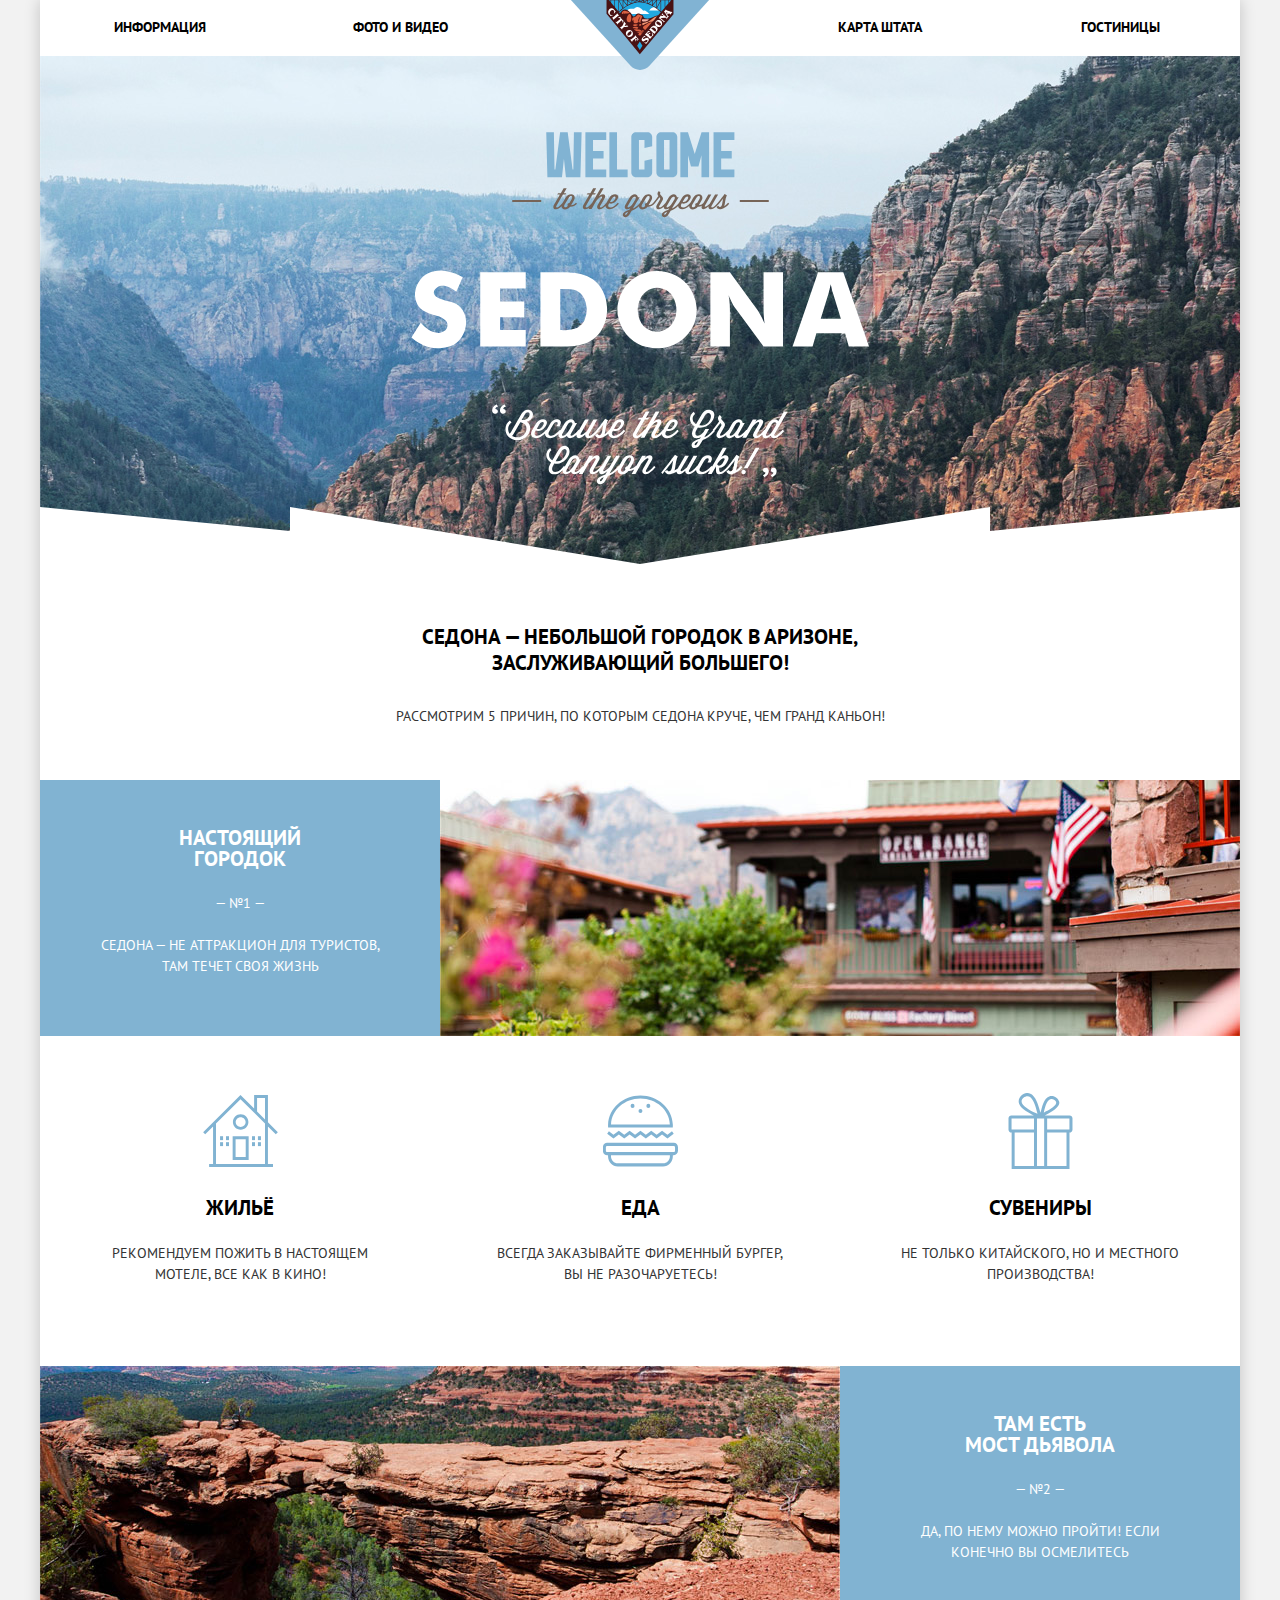
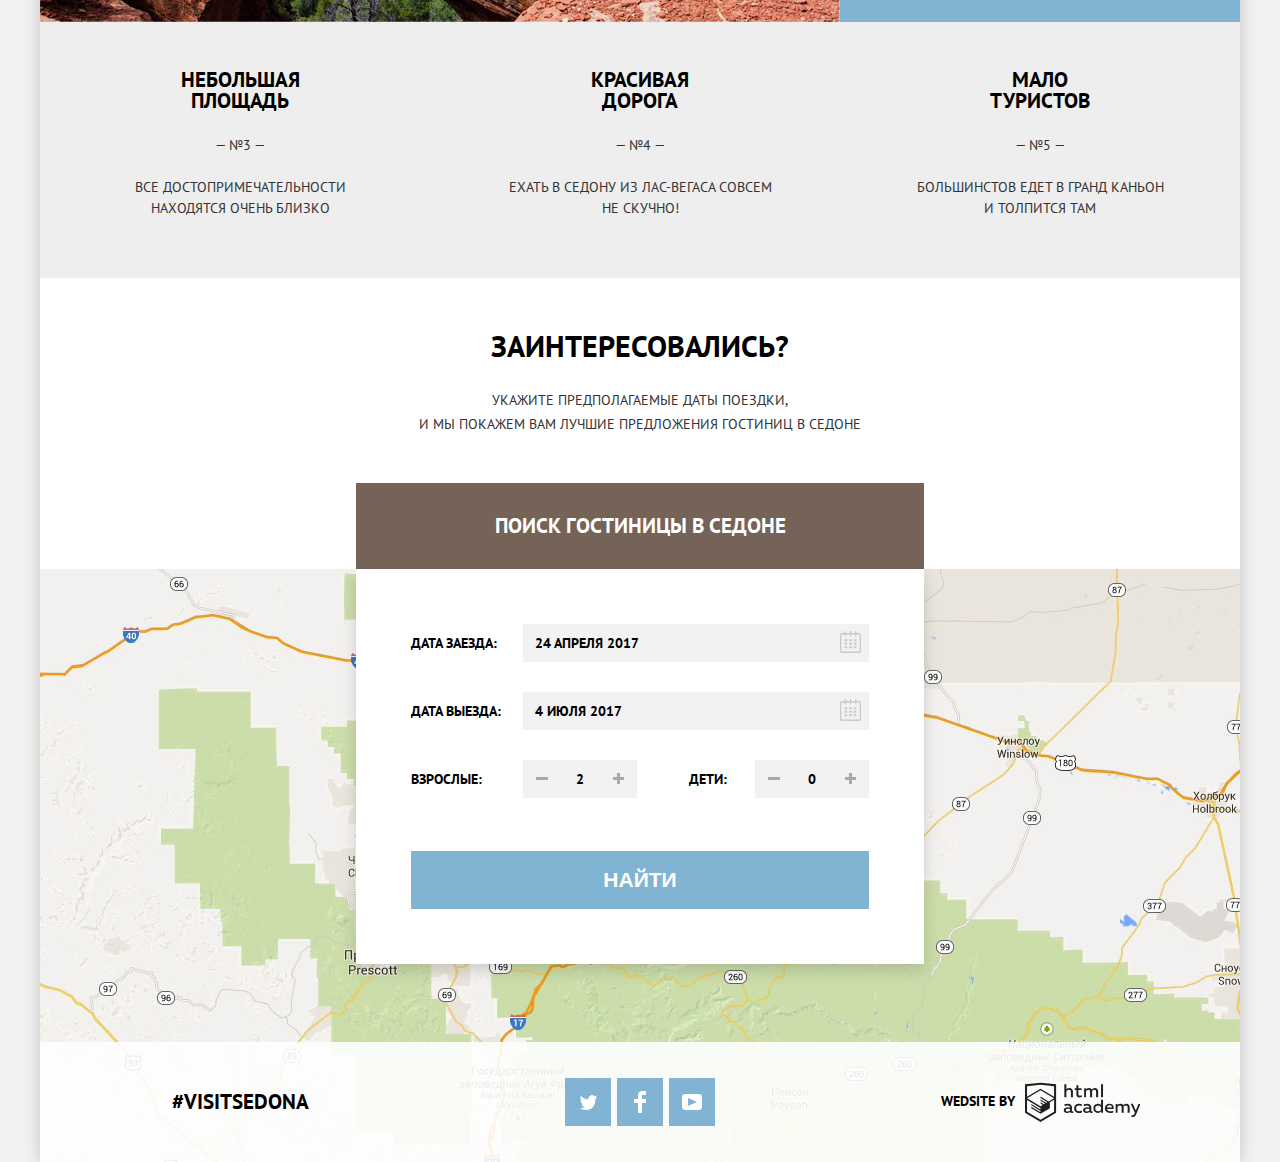
==== commit 9ab44048: "Исправление замечаний" ====
--- a/index.html
+++ b/index.html
@@ -28,15 +28,15 @@
         <section class="advantages">
           <div class="advantages-title">
             <h2 class="visually-hidden">Преимущества</h2>
-            <p class="advantages-description">Седона — небольшой городок в Аризоне, заслуживающий большего!</p>
+            <p class="advantages-description">Седона &mdash; небольшой городок в Аризоне, заслуживающий большего!</p>
             <p class="advantages-intro">Рассмотрим 5 причин, по которым Седона круче, чем гранд каньон!</p>
           </div>
 
           <div class="advantage-wide">
             <div class="advantage-text">
-              <h3>Настоящий<br> городок</h3>
-              <p>-№1-</p>
-              <p>Седона - не аттракцион для туристов, там течет своя жизнь</p>
+              <h3>Настоящий городок</h3>
+              <p>&mdash; №1 &mdash;</p>
+              <p>Седона &mdash; не аттракцион для туристов, там течет своя жизнь</p>
             </div>
             <div class="advantage-image">
               <img src="img/advantage-1.jpg" alt="Улицы города Седона" width="800" height="401">
@@ -52,7 +52,7 @@
             <div class="feature">
             <img src="img/icon-2-burger.svg" alt="Еда" width="64" height="76">
               <h3>Еда</h3>
-              <p>Всегда щакащывайте фирменный бургер, вы не разочаруетесь!</p>
+              <p>Всегда заказывайте фирменный бургер, вы не разочаруетесь!</p>
             </div>
             <div class="feature">
             <img src="img/icon-3-gift.svg" alt="Сувениры" width="74" height="70">
@@ -67,26 +67,26 @@
             </div>
             <div class="advantage-text">
               <h3>Там есть<br> мост дьявола</h3>
-              <p>-№2-</p>
+              <p>&mdash; №2 &mdash;</p>
               <p>Да, по нему можно пройти! Если конечно вы осмелитесь</p>
             </div>
           </div>
 
           <div class="advantages-list">
             <div class="advantage">
-              <h3>Небольшая<br> площадь</h3>
-              <p>-№3-</p>
-              <p>Все достопримечательности находятся очень близко</p>
+              <h3>Небольшая площадь</h3>
+              <p>&mdash; №3 &mdash;</p>
+              <p>Все достопримечательности находятся&nbsp;очень близко</p>
             </div>
             <div class="advantage">
-              <h3>Красивая<br> дорога</h3>
-              <p>-№4-</p>
-              <p>Ехать в Седону из Лас-Вегаса совсем не скучно!</p>
+              <h3>Красивая дорога</h3>
+              <p>&mdash; №4 &mdash;</p>
+              <p>Ехать в Седону из Лас-Вегаса совсем не&nbsp;скучно!</p>
             </div>
             <div class="advantage">
-              <h3>Мало<br> туристов</h3>
-              <p>-№5-</p>
-              <p>Большинстов едет в гранд каньон и толпится там</p>
+              <h3>Мало туристов</h3>
+              <p>&mdash; №5 &mdash;</p>
+              <p>Большинстов едет в гранд каньон и&nbsp;толпится там</p>
             </div>
           </div>
         </section>
@@ -139,7 +139,6 @@
           </div>
         </section>
         <section class="main-map">
-          <!-- Здесь будет интерактивная карта-->
           <h2 class="visually-hidden">Как до нас добраться</h2>
           <img src="img/map.jpg" width="1200" height="594" alt="Google maps">
         </section>
--- a/css/style.css
+++ b/css/style.css
@@ -52,6 +52,7 @@
   /* изменил позиционирование, чтобы при переполнении лого не уезжало вниз */
   position: absolute;
   width: 140px;
+  top: -1px;
   left: 50%;
   margin-left: -70px;
   order: 2;
@@ -65,7 +66,7 @@
 }
 .main-navigation li {
   width: 240px;
-  padding: 15px 0;
+  padding: 14px 0 16px 0;
   text-align: center;
 }
 .main-navigation li:nth-child(4n+2) {
@@ -117,9 +118,11 @@
   line-height: 21px;
   margin: 0;
   margin-bottom: 24px;
+  padding: 0 75px;
+  word-wrap: break-word;
 }
 .advantages-title {
-  margin-bottom: 50px;
+  margin-bottom: 51px;
 }
 .advantages-description,
 .advantages-intro {
@@ -167,7 +170,7 @@
 .feature {
   box-sizing: border-box;
   width: 33.333333%;
-  padding: 55px 49px 70px 49px;
+  padding: 57px 49px 60px 49px;
 }
 .feature img {
   width: 75px;
@@ -180,6 +183,7 @@
 .features p,
 .advantages-list p {
   color: #333333;
+  word-wrap: break-word;
 }
 .advantages-list {
   display: flex;
@@ -200,7 +204,7 @@
 }
 .search-description {
   margin-top: 23px;
-  margin-bottom: 50px;
+  margin-bottom: 47px;
   padding: 0 360px;
   font-size: 14px;
   line-height: 24px;
@@ -253,9 +257,6 @@
   margin-top: 0;
   margin-bottom: 30px;
 }
-.search-popup p:nth-child(1) {
-  margin-top: 0;
-}
 .search-popup label {
   width: 110px;
   line-height: 38px;
@@ -328,7 +329,7 @@
 }
 .form-half-column {
   display: flex;
-  margin-bottom: 20px;
+  margin-bottom: 23px;
 }
 .half-column {
   width: 226px;
@@ -341,6 +342,10 @@
   width: 114px;
   padding: 0 38px;
   text-align: center;
+}
+.main-map {
+  line-height: 0;
+  font-size: 0;
 }
 
 /* Main footer on all pages */
@@ -431,18 +436,19 @@
 
 .catalog-filter {
   display: flex;
-  padding: 30px 70px;
+  padding: 27px 72px 32px 72px;
 }
 .catalog-filter fieldset {
   box-sizing: border-box;
   margin: 0;
   padding: 0;
   border: none;
-  width: 250px;
-  padding-right: 10px;
+  width: 255px;
 }
 .catalog-filter legend{
-  margin-bottom: 25px;
+  font-size: 16px;
+  line-height: 21px;
+  margin-bottom: 24px;
 }
 .catalog-filter fieldset:nth-child(2) {
   margin-right: auto;
@@ -458,8 +464,11 @@
 }
 .catalog-filter li {
   position: relative;
-  margin-bottom: 22px;
+  margin-bottom: 25px;
   padding-left: 40px;
+}
+.catalog-filter li:last-child {
+  margin-bottom: 0px;
 }
 .input-checkbox + label:before {
   content: "";
@@ -476,7 +485,7 @@
   background-image: url("../img/checkbox-on.svg");
 }
 .catalog-filter .filter-range {
-  width: 330px;
+  width: 318px;
   padding-right: 0;
 }
 .filter-range  legend{
@@ -485,7 +494,7 @@
 
 .filter-range-price {
   position: relative;
-  height: 34px;
+  height: 32px;
   border: 2px solid #ffffff;
   border-radius: 2px;
   margin-bottom: 20px;
@@ -504,11 +513,14 @@
 .filter-range-price label {
   display: inline-block;
   vertical-align: top;
-  width: 98px;
+  width: 90px;
   padding-left: 65px;
   font-size: 14px;
   line-height: 34px;
   cursor: pointer;
+}
+.filter-range-price label.cost-day-max {
+  padding-left: 55px;
 }
 .filter-range-price input {
   width: 50px;
@@ -525,7 +537,7 @@
 
 .filter-range-control {
   position: relative;
-  margin-bottom: 30px;
+  margin-bottom: 32px;
 }
 .filter-range-control .scale{
   height: 2px;
@@ -560,7 +572,7 @@
 .catalog-filter button[type="submit"] {
   display: block;
   margin: 0 auto;
-  padding: 6px 35px;
+  padding: 6px 35px 5px 35px;
   line-height: 21px;
   color: #ffffff;
   text-transform: uppercase;
@@ -672,14 +684,25 @@
 .catalog-result-item:last-child {
   border-bottom: 1px solid #e5e5e5;
 }
+.catalog-item-image {
+  width: 135px;
+  height: 90px;
+}
 .catalog-item-description {
+  margin-left: 30px;
   margin-right: auto;
 }
+.catalog-item-description h2 {
+  margin: 0;
+}
 .catalog-item-description p {
+  display: inline-block;
+  width: 110px;
   font-size: 14px;
   line-height: 21px;
   font-weight: 400;
   color: #333333;
+  margin: 5px 0 15px 0;
 }
 .catalog-item-title a {
   font-size: 21px;
@@ -697,9 +720,11 @@
   font-weight: 14px;
   line-height: 21px;
   color: #ffffff;
+  padding: 7px 16px;
 }
 .link-more {
   background-color: #81b3d2;
+  margin-right: 6px;
 }
 .link-more:hover {
   background-color: #669ec0;
@@ -719,10 +744,26 @@
   color: rgba(255, 255, 255, 0.3);
 }
 
+.catalog-item-rating {
+  display: flex;
+  flex-direction: column;
+}
 .catalog-item-rating p {
   font-size: 14px;
   line-height: 21px;
   font-weight: 400;
   color: #666666;
   background-color: #f2f2f2;
-}
+  padding: 5px 15px 7px 15px;
+  margin: 0;
+}
+.rating-stars {
+  text-align: right;
+  margin-bottom: auto;
+}
+.rating-star {
+  display: inline-block;
+  width: 18px;
+  height: 17px;
+  background-image: url("../img/star.svg");
+}
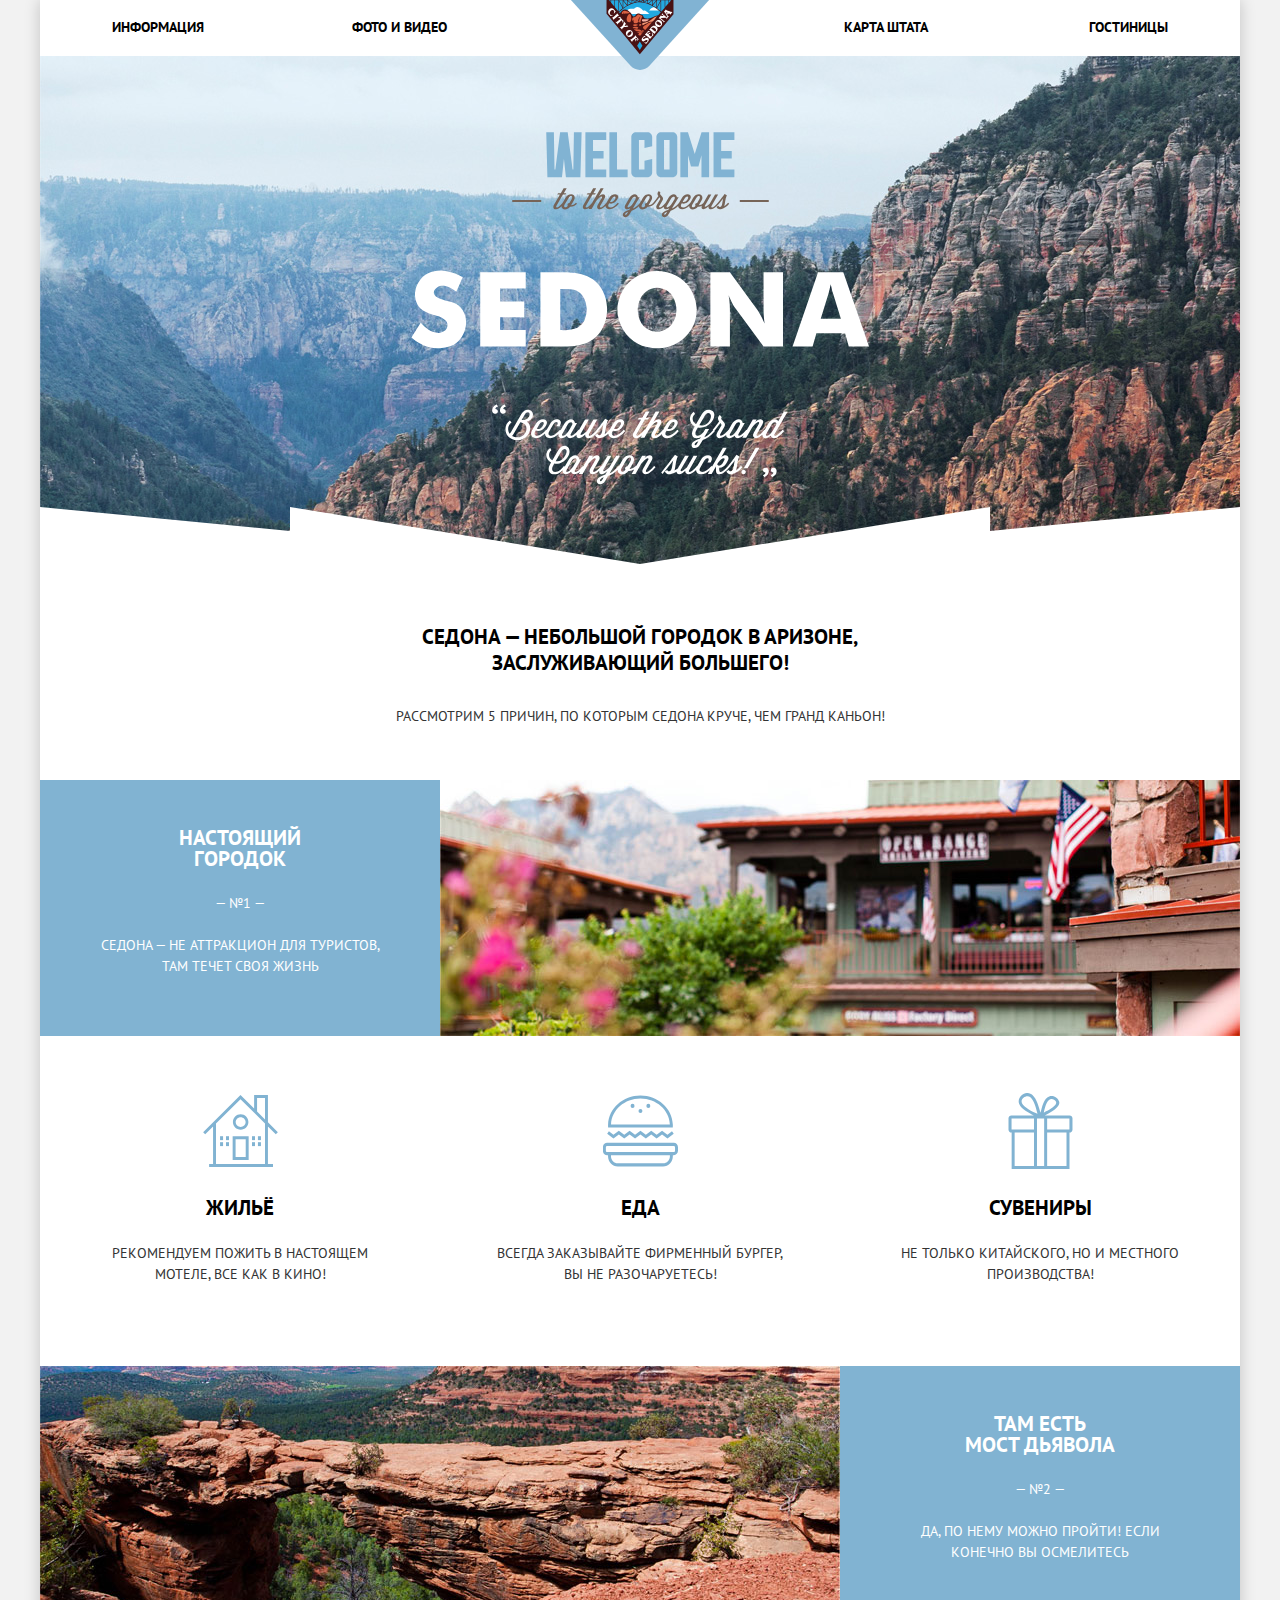
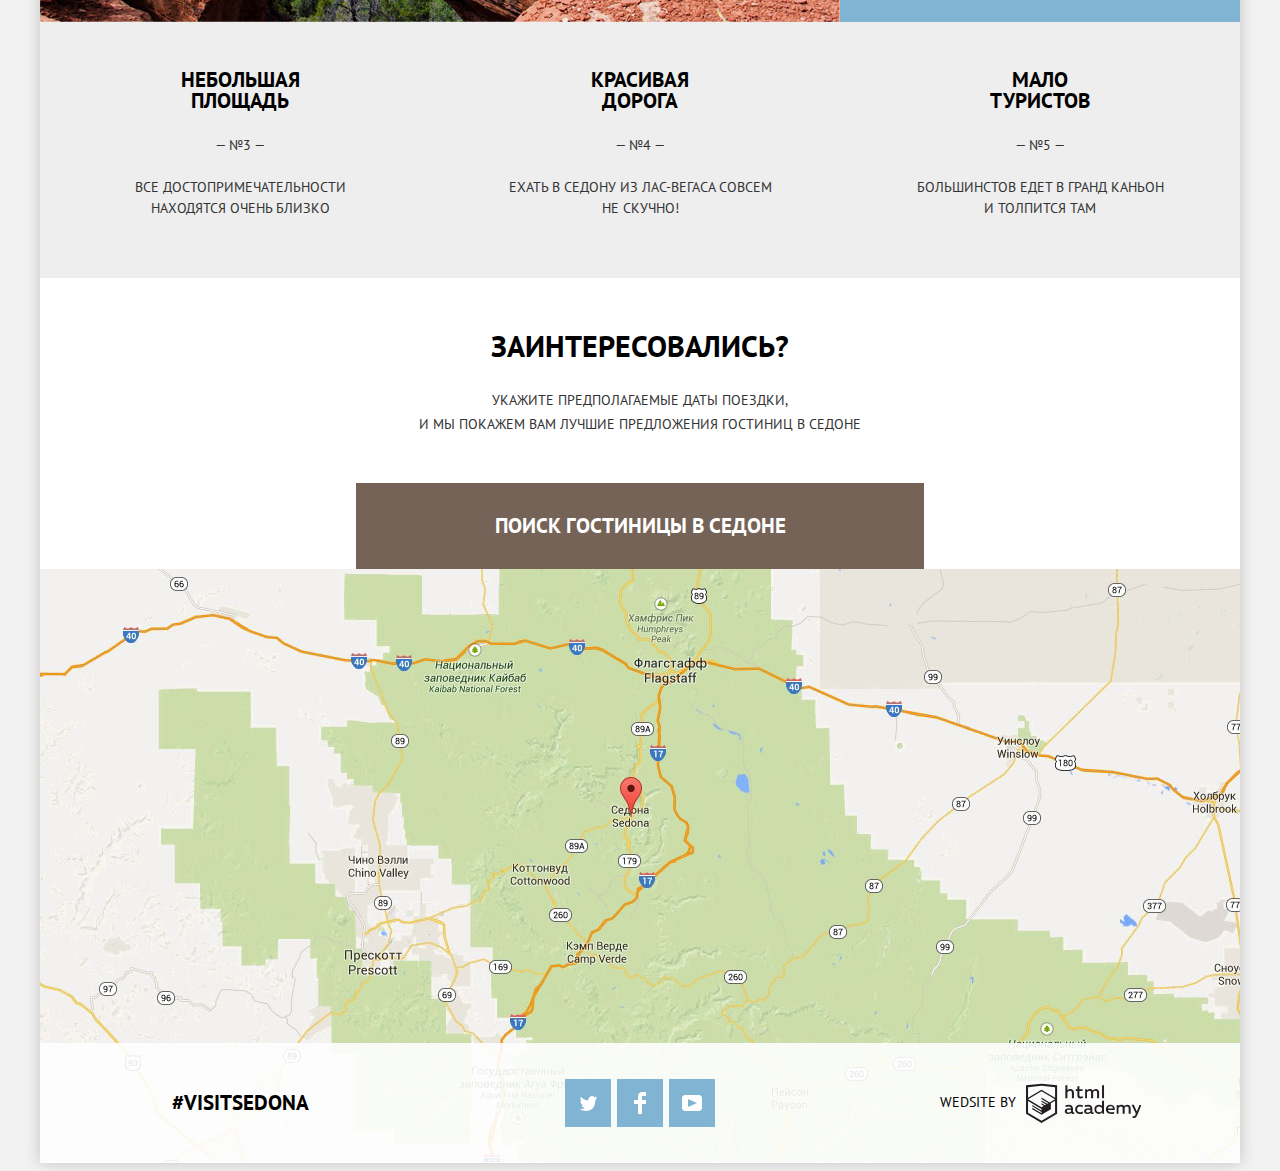
==== commit ddaf28a4: "Исправление замечаний по критериям № 1.1" ====
--- a/index.html
+++ b/index.html
@@ -4,8 +4,8 @@
     <meta charset="utf-8">
     <title>Седона</title>
     <link href="https://fonts.googleapis.com/css?family=PT+Sans:400,700&amp;subset=cyrillic" rel="stylesheet">
-    <link rel="stylesheet" href="css/normalize.css">
-    <link rel="stylesheet" href="css/style.css">
+    <link rel="stylesheet" href="css/normalize.min.css">
+    <link rel="stylesheet" href="css/style.min.css">
   </head>
   <body>
     <div class="main-content only-index">
@@ -100,39 +100,49 @@
             <form class="search-popup active" method="post" action="https://echo.htmlacademy.ru">
               <p>
                 <label for="date-arrival">Дата заезда:</label>
-                <input id="date-arrival" name="date-of-arrival" type="text" value="24 апреля 2017">
+                <input id="date-arrival" name="date-of-arrival" type="text" value="24 апреля 2017" required>
                 <button type="button">
                   <svg xmlns="http://www.w3.org/2000/svg" x="0" y="0" width="21" height="22" fill="#cacaca"><path d="M19.251,2.025h-2.845V0.648c0-0.381-0.294-0.689-0.656-0.689c-0.363,0-0.656,0.308-0.656,0.689v1.377h-3.938V0.648c0-0.381-0.294-0.689-0.655-0.689c-0.363,0-0.657,0.308-0.657,0.689v1.377H5.906V0.648c0-0.381-0.294-0.689-0.656-0.689c-0.363,0-0.657,0.308-0.657,0.689v1.377H1.75C0.784,2.025,0,2.847,0,3.862v16.302C0,21.179,0.784,22,1.75,22h17.501C20.217,22,21,21.179,21,20.164V3.862C21,2.847,20.217,2.025,19.251,2.025zM19.688,20.164c0,0.253-0.195,0.459-0.437,0.459H1.75c-0.241,0-0.438-0.206-0.438-0.459V3.862c0-0.253,0.196-0.459,0.438-0.459h2.844v1.378c0,0.381,0.294,0.689,0.657,0.689c0.362,0,0.656-0.308,0.656-0.689V3.403h3.938v1.378c0,0.381,0.294,0.689,0.657,0.689c0.361,0,0.655-0.308,0.655-0.689V3.403h3.938v1.378c0,0.381,0.293,0.689,0.656,0.689c0.362,0,0.656-0.308,0.656-0.689V3.403h2.845c0.241,0,0.437,0.206,0.437,0.459V20.164z"/><rect x="4.594" y="8.225" width="2.625" height="2.066"/><rect x="4.594" y="11.668" width="2.625" height="2.067"/><rect x="4.594" y="15.112" width="2.625" height="2.066"/><rect x="9.188" y="15.112" width="2.625" height="2.066"/><rect x="9.188" y="11.668" width="2.625" height="2.067"/><rect x="9.188" y="8.225" width="2.625" height="2.066"/><rect x="13.781" y="15.112" width="2.625" height="2.066"/><rect x="13.781" y="11.668" width="2.625" height="2.067"/><rect x="13.781" y="8.225" width="2.625" height="2.066"/></svg>
+                  <span class="visually-hidden">Выбрать дату заезда в гостиницу</span>
                 </button>
               </p>
               <p>
                 <label for="date-departure">Дата выезда:</label>
-                <input id="date-departure" name="date-of-departure" type="text" value="4 июля 2017">
+                <input id="date-departure" name="date-of-departure" type="text" value="4 июля 2017" required>
                 <button type="button">
                   <svg xmlns="http://www.w3.org/2000/svg" x="0" y="0" width="21" height="22" fill="#cacaca"><path d="M19.251,2.025h-2.845V0.648c0-0.381-0.294-0.689-0.656-0.689c-0.363,0-0.656,0.308-0.656,0.689v1.377h-3.938V0.648c0-0.381-0.294-0.689-0.655-0.689c-0.363,0-0.657,0.308-0.657,0.689v1.377H5.906V0.648c0-0.381-0.294-0.689-0.656-0.689c-0.363,0-0.657,0.308-0.657,0.689v1.377H1.75C0.784,2.025,0,2.847,0,3.862v16.302C0,21.179,0.784,22,1.75,22h17.501C20.217,22,21,21.179,21,20.164V3.862C21,2.847,20.217,2.025,19.251,2.025zM19.688,20.164c0,0.253-0.195,0.459-0.437,0.459H1.75c-0.241,0-0.438-0.206-0.438-0.459V3.862c0-0.253,0.196-0.459,0.438-0.459h2.844v1.378c0,0.381,0.294,0.689,0.657,0.689c0.362,0,0.656-0.308,0.656-0.689V3.403h3.938v1.378c0,0.381,0.294,0.689,0.657,0.689c0.361,0,0.655-0.308,0.655-0.689V3.403h3.938v1.378c0,0.381,0.293,0.689,0.656,0.689c0.362,0,0.656-0.308,0.656-0.689V3.403h2.845c0.241,0,0.437,0.206,0.437,0.459V20.164z"/><rect x="4.594" y="8.225" width="2.625" height="2.066"/><rect x="4.594" y="11.668" width="2.625" height="2.067"/><rect x="4.594" y="15.112" width="2.625" height="2.066"/><rect x="9.188" y="15.112" width="2.625" height="2.066"/><rect x="9.188" y="11.668" width="2.625" height="2.067"/><rect x="9.188" y="8.225" width="2.625" height="2.066"/><rect x="13.781" y="15.112" width="2.625" height="2.066"/><rect x="13.781" y="11.668" width="2.625" height="2.067"/><rect x="13.781" y="8.225" width="2.625" height="2.066"/></svg>
+                  <span class="visually-hidden">Выбрать дату выезда из гостиницы</span>
                 </button>
               </p>
               <div class="form-half-column">
-                <p class="half-column ">
+                <div class="half-column">
                   <label for="adults">Взрослые:</label>
-                  <button type="button" name="adults-minus" class="minus">
-                    <svg xmlns="http://www.w3.org/2000/svg" width="12" height="12"><rect x="0" y="5" width="12" height="3" fill="#a9a9a9"/></svg>
-                  </button>
-                  <input id="adults" name="amount-of-adults" type="text" value="2">
-                  <button type="button" name="adults-plus">
-                    <svg xmlns="http://www.w3.org/2000/svg" width="11" height="11"><rect x="4" y="0" width="3" height="11" fill="#a9a9a9"/><rect x="0" y="4" width="11" height="3" fill="#a9a9a9"/></svg>
-                  </button>
-                </p>
-                <p class="half-column children">
+                  <div class="input-number">
+                    <button type="button" name="adults-minus" class="minus">
+                      <span class="visually-hidden">Уменьшить количество взрослых</span>
+                      <svg xmlns="http://www.w3.org/2000/svg" width="12" height="12"><rect x="0" y="5" width="12" height="3" fill="#a9a9a9"/></svg>
+                    </button>
+                    <input id="adults" name="amount-of-adults" type="text" value="2" required>
+                    <button type="button" name="adults-plus">
+                      <svg xmlns="http://www.w3.org/2000/svg" width="11" height="11"><rect x="4" y="0" width="3" height="11" fill="#a9a9a9"/><rect x="0" y="4" width="11" height="3" fill="#a9a9a9"/></svg>
+                      <span class="visually-hidden">Увеличить количество взрослых</span>
+                    </button>
+                  </div>
+                </div>
+                <div class="half-column children">
                   <label for="children">Дети:</label>
-                  <button type="button" name="children-minus" class="minus">
-                    <svg xmlns="http://www.w3.org/2000/svg" width="12" height="12"><rect x="0" y="5" width="12" height="3" fill="#a9a9a9"/></svg>
-                  </button>
-                  <input id="children" name="amount-of-children" type="text" value="0">
-                  <button type="button" name="children-plus">
-                    <svg xmlns="http://www.w3.org/2000/svg" width="11" height="11"><rect x="4" y="0" width="3" height="11" fill="#a9a9a9"/><rect x="0" y="4" width="11" height="3" fill="#a9a9a9"/></svg>
-                  </button>
-                </p>
+                  <div class="input-number">
+                    <button type="button" name="children-minus" class="minus">
+                      <span class="visually-hidden">Уменьшить количество детей</span>
+                      <svg xmlns="http://www.w3.org/2000/svg" width="12" height="12"><rect x="0" y="5" width="12" height="3" fill="#a9a9a9"/></svg>
+                    </button>
+                    <input id="children" name="amount-of-children" type="text" value="0" required>
+                    <button type="button" name="children-plus">
+                      <svg xmlns="http://www.w3.org/2000/svg" width="11" height="11"><rect x="4" y="0" width="3" height="11" fill="#a9a9a9"/><rect x="0" y="4" width="11" height="3" fill="#a9a9a9"/></svg>
+                      <span class="visually-hidden">Увеличить количество детей</span>
+                    </button>
+                  </div>
+                </div>
               </div>
               <button type="submit" name="button">Найти</button>
             </form>
@@ -140,7 +150,7 @@
         </section>
         <section class="main-map">
           <h2 class="visually-hidden">Как до нас добраться</h2>
-          <img src="img/map.jpg" width="1200" height="594" alt="Google maps">
+          <iframe src="https://yandex.ru/map-widget/v1/?um=constructor%3Ae9c741b2101672dce21fcc3ec4aae782447bd36f2a2f581182024773f81d61b7&amp;source=constructor" width="1200" height="594" frameborder="0"></iframe>
         </section>
       </main>
       <footer class="main-footer">
@@ -149,31 +159,32 @@
           <ul>
             <li>
               <a href="#" class="social-btn">
-                <img src="img/social-twitter.svg" alt="Следите за нами в Twitter">
+                <img src="img/social-twitter.svg" alt="Следите за нами в Twitter" width="17" height="15">
                 <span class="visually-hidden">Twitter</span>
               </a>
             </li>
             <li>
               <a href="#" class="social-btn">
-                <img src="img/social-facebook.svg" alt=" Следуйте за нами на Facebook">
+                <img src="img/social-facebook.svg" alt=" Следуйте за нами на Facebook" width="12" height="22">
                 <span class="visually-hidden">Facebook</span>
               </a>
             </li>
             <li>
               <a href="#" class="social-btn social-btn-youtube">
-                <img src="img/social-youtube.svg" alt="Смотрите видео о нас на YouTube">
+                <img src="img/social-youtube.svg" alt="Смотрите видео о нас на YouTube" width="20" height="16">
                 <span class="visually-hidden">YouTube</span>
               </a>
             </li>
           </ul>
         </div>
         <p class="footer-copyright">Wedsite by
-          <a class="link-htmlacademy" href="https://htmlacademy.ru/intensive/htmlcss">
+          <a class="link-htmlacademy" href="https://htmlacademy.ru/intensive/htmlcss" title="Ссылка на интенсивный онлайн‑курс Профессиональный HTML и CSS уровень 1">
             <svg xmlns="http://www.w3.org/2000/svg" width="115" height="41" viewBox="0 0 113 39"><path d="M401.93,351.51a2.07,2.07,0,0,0,.58-0.11v1.4a3.41,3.41,0,0,1-1.24.22,1.75,1.75,0,0,1-1.75-1,5.08,5.08,0,0,1-3.3,1.13c-1.59,0-3.06-.87-3.06-2.68,0-2.24,2.08-2.93,3.9-2.93a11.63,11.63,0,0,1,2.28.26v-0.31c0-1.09-.8-1.86-2.3-1.86a7.79,7.79,0,0,0-3.15.67v-1.79a10.72,10.72,0,0,1,3.35-.58c2.48,0,4,1.18,4,3.83v3.14A0.57,0.57,0,0,0,401.93,351.51Zm-6.76-1.19a1.42,1.42,0,0,0,1.64,1.29,3.56,3.56,0,0,0,2.53-1V349.1a10.21,10.21,0,0,0-1.9-.22C396.34,348.89,395.17,349.23,395.17,350.33Z" transform="translate(-355.09 -323.29)" fill="#000"/><path d="M408.15,343.91a5.29,5.29,0,0,1,2.7.67v1.79a4.28,4.28,0,0,0-2.42-.73,2.89,2.89,0,1,0,0,5.76,5.26,5.26,0,0,0,2.55-.67v1.8a6.58,6.58,0,0,1-2.9.6,4.42,4.42,0,0,1-4.72-4.54A4.54,4.54,0,0,1,408.15,343.91Z" transform="translate(-355.09 -323.29)" fill="#000"/><path d="M420.93,351.51a2.07,2.07,0,0,0,.58-0.11v1.4a3.41,3.41,0,0,1-1.24.22,1.75,1.75,0,0,1-1.75-1,5.08,5.08,0,0,1-3.3,1.13c-1.59,0-3.06-.87-3.06-2.68,0-2.24,2.08-2.93,3.9-2.93a11.63,11.63,0,0,1,2.28.26v-0.31c0-1.09-.8-1.86-2.3-1.86a7.79,7.79,0,0,0-3.15.67v-1.79a10.72,10.72,0,0,1,3.35-.58c2.48,0,4,1.18,4,3.83v3.14A0.57,0.57,0,0,0,420.93,351.51Zm-6.76-1.19a1.42,1.42,0,0,0,1.64,1.29,3.56,3.56,0,0,0,2.53-1V349.1a10.21,10.21,0,0,0-1.9-.22C415.33,348.89,414.17,349.23,414.17,350.33Z" transform="translate(-355.09 -323.29)" fill="#000"/><path d="M431.76,340.14V352.9H430v-1.39a4.07,4.07,0,0,1-3.35,1.62,4.62,4.62,0,0,1,0-9.22,4,4,0,0,1,3.15,1.37v-5.14h2ZM427,345.62a2.9,2.9,0,0,0,0,5.8,3,3,0,0,0,2.79-1.84v-2.13A3.06,3.06,0,0,0,427,345.62Z" transform="translate(-355.09 -323.29)" fill="#000"/><path d="M438.08,343.91c3.48,0,4.68,2.81,4.12,5.34h-6.58c0.22,1.57,1.75,2.22,3.35,2.22a6.41,6.41,0,0,0,2.77-.62v1.68a7.5,7.5,0,0,1-3.14.6c-2.68,0-5-1.53-5-4.61A4.39,4.39,0,0,1,438.08,343.91Zm0.09,1.62a2.39,2.39,0,0,0-2.57,2.26h4.85A2.06,2.06,0,0,0,438.17,345.53Z" transform="translate(-355.09 -323.29)" fill="#000"/><path d="M444.19,352.9v-8.75h1.73v1.09a4,4,0,0,1,2.92-1.33,3,3,0,0,1,2.73,1.4,4.33,4.33,0,0,1,3.06-1.4,3.21,3.21,0,0,1,3.32,3.52v5.47h-2v-5.41a1.67,1.67,0,0,0-1.73-1.84,2.94,2.94,0,0,0-2.17,1.18c0,0.2,0,.4,0,0.6v5.47h-2v-5.41a1.67,1.67,0,0,0-1.73-1.84,3.11,3.11,0,0,0-2.32,1.35v5.91h-2Z" transform="translate(-355.09 -323.29)" fill="#000"/><path d="M466.56,344.15h2l-4.1,9.93c-0.95,2.28-2.19,3-3.52,3a5,5,0,0,1-1.15-.15v-1.66a3,3,0,0,0,.89.13c0.95,0,1.66-.67,2.17-2l0.18-.44-4.16-8.82H461l3,6.6Z" transform="translate(-355.09 -323.29)" fill="#000"/><path d="M395.75,324.82v5a4,4,0,0,1,2.83-1.2,3.41,3.41,0,0,1,3.61,3.57v5.41h-2v-5.16a1.9,1.9,0,0,0-2-2.1,3.08,3.08,0,0,0-2.44,1.46v5.8h-2V324.82h2Z" transform="translate(-355.09 -323.29)" fill="#000"/><path d="M407.52,325.71v3.12h3.17v1.71h-3.17v4c0,1.15.53,1.53,1.66,1.53a4.71,4.71,0,0,0,1.77-.35v1.68a7.14,7.14,0,0,1-2.35.38,2.68,2.68,0,0,1-3-2.88v-4.38H404v-1.71h1.57v-2.64Z" transform="translate(-355.09 -323.29)" fill="#000"/><path d="M413.19,337.58v-8.75h1.73v1.09a4,4,0,0,1,2.92-1.33,3,3,0,0,1,2.73,1.4,4.33,4.33,0,0,1,3.06-1.4,3.21,3.21,0,0,1,3.32,3.52v5.47h-2v-5.41a1.67,1.67,0,0,0-1.73-1.84,2.94,2.94,0,0,0-2.17,1.18c0,0.2,0,.4,0,0.6v5.47h-2v-5.41a1.67,1.67,0,0,0-1.73-1.84,3.11,3.11,0,0,0-2.32,1.35v5.91h-2Z" transform="translate(-355.09 -323.29)" fill="#000"/><rect x="74.72" y="1.52" width="1.95" height="12.76" fill="#000"/><path d="M370.53,323.31l-0.16,0-15.28,1.6v28L370.37,362l15.28-9.09v-28Zm13.12,28.45-13.28,7.9-13.28-7.9V340.28l13.22,7.87,0,1.43-9.07-5.4v1.38l9.11,5.47,0,1.46-9.1-5.42v1.38l9.11,5.47h0l9.19-5.5v-1.39h0v-4.52l4.1-2.45v11.67Zm0-13.16L380,340.74h0l-1.68,1-8-4.76v1.38l6.84,4.07-0.06,0-0.15.09-1,.57-5.64-3.36v1.38l4.45,2.65-1.05.7,0,0-3.36-2v1.38l2.21,1.3-2.25,1.35-13.16-7.82,13.17-7.92h0Zm0-1.39-13.35-7.87h0l-13.2,7.86v-10.5l13.28-1.39,13.28,1.39v10.51Z" transform="translate(-355.09 -323.29)" fill="#000"/>
             </svg>
           </a>
         </p>
       </footer>
     </div>
+    <script src="js/script.min.js"></script>
   </body>
 </html>
--- a/css/style.min.css
+++ b/css/style.min.css
@@ -0,0 +1 @@
+body{margin:0;padding:0;font-family:"PT Sans",Arial,sans-serif;font-size:14px;line-height:26px;font-weight:700;color:#000;text-transform:uppercase;background-color:#f2f2f2}a{text-decoration:none}img{max-width:100%;height:auto}.visually-hidden:not(:focus):not(:active),input[type="checkbox"].visually-hidden,input[type="radio"].visually-hidden{position:absolute;width:1px;height:1px;margin:-1px;border:0;padding:0;white-space:nowrap;-webkit-clip-path:inset(100%);clip-path:inset(100%);clip:rect(0 0 0 0);overflow:hidden}.main-content{width:1200px;margin:0 auto;background-color:#fff;-webkit-box-shadow:0 0 15px rgba(0,1,1,0.2);box-shadow:0 0 15px rgba(0,1,1,0.2)}.main-content.only-index{position:relative}.inner-page .main-content{background-color:#fefefe}.main-header{position:relative;background-color:#fff}.main-navigation-logo{position:absolute;width:140px;top:-1px;left:50%;margin-left:-70px}.main-navigation ul{display:-webkit-box;display:-ms-flexbox;display:flex;-ms-flex-wrap:wrap;flex-wrap:wrap;margin:0;padding:0;list-style:none}.main-navigation li{-webkit-box-sizing:border-box;box-sizing:border-box;width:240px;padding:14px 0 16px 72px;text-align:left;word-wrap:break-word}.main-navigation li:nth-child(4n+2){margin-right:240px}.main-navigation li:nth-child(4n+3),.main-navigation li:nth-child(4n+4){text-align:right;padding-left:0;padding-right:72px}.main-navigation a{color:#000}.main-navigation a:hover,.main-navigation a:focus{color:#81b3d2}.main-navigation a:active{color:rgba(0,0,0,0.3)}.main-navigation .current-page{color:#766357}.intro{height:508px;margin-bottom:60px;text-align:center;background-color:#8697a9;background-image:url("../img/intro-polygon.svg"),url("../img/intro-bg.jpg");background-position:center bottom,center top;background-repeat:no-repeat,no-repeat;background-size:100% 57px,cover}.intro img{margin-top:76px}.advantages{display:-webkit-box;display:-ms-flexbox;display:flex;-webkit-box-orient:vertical;-webkit-box-direction:normal;-ms-flex-direction:column;flex-direction:column;text-align:center}.advantages h3{margin:0;margin-bottom:24px;padding:0 75px;font-size:21px;line-height:21px;word-wrap:break-word}.advantages-title{margin-bottom:51px}.advantages-description,.advantages-intro{margin:0;padding:0 310px;line-height:26px}.advantages-description{margin-bottom:27px;font-size:21px}.advantages-intro{font-size:14px;font-weight:400;color:#333}.advantage-wide{display:-webkit-box;display:-ms-flexbox;display:flex;background-color:#81b3d2;color:#fff}.advantage-text,.advantage{-webkit-box-sizing:border-box;box-sizing:border-box;padding:47px 49px 38px 49px;width:33.333333%}.advantage-image{width:66.666666%;height:256px}.advantage-text p,.features p,.advantages-list p{margin-bottom:21px;font-size:14px;line-height:21px;font-weight:400}.features{display:-webkit-box;display:-ms-flexbox;display:flex;-ms-flex-wrap:wrap;flex-wrap:wrap;background-color:#fff}.feature{-webkit-box-sizing:border-box;box-sizing:border-box;width:33.333333%;padding:57px 49px 60px 49px}.feature img{width:75px;height:76px;margin-bottom:20px}.feature h3{margin-bottom:25px}.features p,.advantages-list p{color:#333;word-wrap:break-word}.advantages-list{display:-webkit-box;display:-ms-flexbox;display:flex;-ms-flex-wrap:wrap;flex-wrap:wrap;background-color:#eee}.main-search{padding-top:50px;text-align:center;background-color:#fff}.main-search b{font-size:30px;line-height:36px;font-weight:700}.search-description{margin-top:23px;margin-bottom:47px;padding:0 360px;font-size:14px;line-height:24px;font-weight:400;color:#333}.search-block{position:relative;width:568px;margin:0 auto}.search-button{position:relative;display:block;width:100%;padding:30px 0;font-size:21px;line-height:26px;font-weight:700;color:#fff;background-color:#766357;z-index:2}.search-button:hover,.search-button:focus{background-color:#604e43}.search-button:active{color:rgba(255,255,255,0.3);background-color:#503e33}.search-popup{-webkit-box-sizing:border-box;box-sizing:border-box;position:absolute;display:-webkit-box;display:-ms-flexbox;display:flex;-webkit-box-orient:vertical;-webkit-box-direction:normal;-ms-flex-direction:column;flex-direction:column;width:100%;top:100%;padding:55px;background-color:#fff;-webkit-box-shadow:0 7px 15px rgba(0,1,1,0.15);box-shadow:0 7px 15px rgba(0,1,1,0.15);opacity:0;-webkit-transform:translateY(-160px);-ms-transform:translateY(-160px);transform:translateY(-160px);-webkit-transition:all 0.6s ease;-o-transition:all 0.6s ease;transition:all 0.6s ease;pointer-events:none}.search-popup.active{opacity:1;-webkit-transform:translateY(0);-ms-transform:translateY(0);transform:translateY(0);pointer-events:auto}.search-popup p{position:relative;display:-webkit-box;display:-ms-flexbox;display:flex;-webkit-box-pack:justify;-ms-flex-pack:justify;justify-content:space-between;margin-top:0;margin-bottom:30px}.search-popup label{width:110px;line-height:38px;text-align:left}.search-popup input{-webkit-box-sizing:border-box;box-sizing:border-box;width:346px;height:38px;padding-left:10px;padding-right:35px;font:inherit;font-size:14px;line-height:26px;font-weight:700;text-transform:uppercase;color:#000;background-color:#f2f2f2;border:2px solid #f2f2f2}.search-popup input:hover{background-color:#ebebeb;border-color:#ebebeb}.search-popup input:focus{background-color:#fff;border-color:#e5e5e5}.search-popup button[type="button"]{position:absolute;width:38px;height:38px;top:0;right:0;padding:0;border:none;background-color:transparent;color:#a9a9a9}.search-popup button[type="button"].minus{left:0}.search-popup button[type="button"]:hover rect,.search-popup button[type="button"]:hover path,.search-popup button[type="button"]:focus rect,.search-popup button[type="button"]:focus path{fill:#000000}.search-popup button[type="button"]:active rect,.search-popup button[type="button"]:active path{fill:#81b3d2}.form-half-column{display:-webkit-box;display:-ms-flexbox;display:flex;margin-bottom:53px}.half-column{display:-webkit-box;display:-ms-flexbox;display:flex;width:50%}.children{width:180px;margin-left:auto}.half-column input{width:114px;padding:0 38px;text-align:center}.input-number{position:relative}.search-popup button[type="submit"]{padding:16px 0;background-color:#81b3d2;border:none;color:#fff;font-size:21px;line-height:26px;font-weight:700;text-transform:uppercase}.search-popup button[type="submit"]:hover,.search-popup button[type="submit"]:focus{background-color:#669ec0}.search-popup button[type="submit"]:active{background-color:#5496bd;color:rgba(255,255,255,0.3)}.main-map{display:block;width:1200px;height:594px;background-image:url(../img/map.jpg);background-repeat:no-repeat}.main-footer{display:-webkit-box;display:-ms-flexbox;display:flex;-webkit-box-align:center;-ms-flex-align:center;align-items:center;bottom:0;padding:36px 0;background-color:rgba(254,254,254,0.9)}.only-index .main-footer{position:absolute;width:100%}.footer-hashtag,.footer-social,.footer-copyright{width:33.333333%;text-align:center;margin:0}.footer-copyright{font-weight:400}.footer-hashtag{font-size:21px;line-height:26px}.footer-social ul{display:-webkit-box;display:-ms-flexbox;display:flex;-webkit-box-pack:center;-ms-flex-pack:center;justify-content:center;-ms-flex-wrap:wrap;flex-wrap:wrap;list-style:none;margin:0 auto;padding:0}.footer-social li{margin-right:6px}.footer-social li:last-child{margin-right:0}.social-btn{display:-webkit-box;display:-ms-flexbox;display:flex;-webkit-box-align:center;-ms-flex-align:center;align-items:center;-webkit-box-pack:center;-ms-flex-pack:center;justify-content:center;width:46px;height:48px;background-color:#81b3d2}.social-btn:hover,.social-btn:focus{background-color:#669ec0}.social-btn:active{background-color:#5496bd}.social-btn:active img{opacity:0.3}.link-htmlacademy svg{display:inline-block;vertical-align:middle;margin-left:6px}.link-htmlacademy path,.link-htmlacademy rect{fill:#231f20}.link-htmlacademy:hover path,.link-htmlacademy:hover rect,.link-htmlacademy:focus path,.link-htmlacademy:focus rect{fill:#81b3d2}.link-htmlacademy:active path,.link-htmlacademy:active rect{fill:#bdbbbc}.catalog-form{background-color:#404c52;background-image:url("../img/catalog-header-bg.jpg");background-position:center top;background-repeat:no-repeat;font-size:14px;line-height:21px;color:#fff}.catalog-filter{display:-webkit-box;display:-ms-flexbox;display:flex;padding:27px 72px 32px 72px}.catalog-filter fieldset{-webkit-box-sizing:border-box;box-sizing:border-box;margin:0;padding:0;border:none;width:255px}.catalog-filter legend{font-size:16px;line-height:21px;margin-bottom:24px}.catalog-filter fieldset:nth-child(2){margin-right:auto}.catalog-filter ul{margin:0;padding:0;list-style:none}.catalog-filter li,.catalog-filter label{font-weight:400}.catalog-filter li{position:relative;margin-bottom:25px;padding-left:40px}.catalog-filter li:last-child{margin-bottom:0}.input-checkbox + label:before{content:"";position:absolute;width:27px;height:27px;left:0;top:0;background-image:url("../img/checkbox-off.svg");background-repeat:no-repeat;background-position:center}.input-checkbox:focus + label:before{outline:thin dotted;outline:5px auto -webkit-focus-ring-color}.input-checkbox:checked + label:before{background-image:url("../img/checkbox-on.svg")}.input-checkbox:checked:disabled + label:before,.input-checkbox:disabled + label:before{opacity:0.4}.catalog-filter .filter-range{width:318px;padding-right:0}.filter-range legend{margin-bottom:10px}.filter-range-price{position:relative;height:32px;border:2px solid #fff;border-radius:2px;margin-bottom:20px;font-size:0}.filter-range-price:after{content:"";position:absolute;width:2px;height:22px;background-color:#fff;left:50%;right:50%;top:6px}.filter-range-price label{display:inline-block;vertical-align:top;width:90px;padding-left:65px;font-size:14px;line-height:34px;cursor:pointer}.filter-range-price label.cost-day-max{padding-left:55px}.filter-range-price input{width:50px;margin:0;background-color:transparent;border:0;color:inherit;cursor:pointer}.filter-range-price input:focus{cursor:text}.filter-range-control{position:relative;margin-bottom:32px}.filter-range-control .scale{height:2px;background-color:rgba(255,255,255,0.3)}.filter-range-control .bar{width:80%;height:2px;background:#fff}.range-toggle{position:absolute;top:-9px;width:4px;height:4px;background-color:#ababab;border:8px solid #fff;border-radius:50%;-webkit-box-shadow:0 2px 1px 0 rgba(0,1,1,0.2);box-shadow:0 2px 1px 0 rgba(0,1,1,0.2);cursor:pointer}.range-toggle:hover{background:#1c4f80}.range-toggle-min{left:0}.range-toggle-max{left:80%}.catalog-filter button[type="submit"]{display:block;margin:0 auto;padding:6px 34px 5px 34px;line-height:21px;color:#fff;text-transform:uppercase;background-color:transparent;border:2px solid #fff;border-radius:2px;cursor:pointer}.catalog-filter button[type="submit"]:hover,.catalog-filter button[type="submit"]:focus{background-color:#fff;color:#000}.catalog-result-sorting{display:-webkit-box;display:-ms-flexbox;display:flex;padding:30px 71px 26px 71px;font-size:21px;line-height:26px}.catalog-result-sorting span,.catalog-result-sorting a{font-size:12px;line-height:26px;font-weight:400}.catalog-result-sorting b{margin-right:48px}.catalog-result-sorting span{margin-right:40px;line-height:30px;color:#000}.catalog-result-sorting ul{display:-webkit-box;display:-ms-flexbox;display:flex;margin-top:0;margin-bottom:0;margin-right:2px;padding:0;list-style:none}.sorting-type li{margin-right:32px}.sorting-type a{border-bottom:1px dotted #81b3d2;color:rgba(0,0,0,0.3)}.sorting-type a:hover,.sorting-type a:focus{color:#81b3d2}.sorting-type a:active{color:#000;border:none}.sorting-type .current-sorting{color:#81b3d2;border:none}.sorting-arrow{margin-left:auto}.sorting-top,.sorting-bottom{display:inline-block;vertical-align:middle;border:10px solid transparent;border-left-width:5px;border-right-width:5px}.sorting-top{border-top:0;border-bottom-color:#cacaca;margin-right:12px}.sorting-top:hover,.sorting-top:focus{border-bottom-color:#000}.sorting-top:active,.sorting-top.current-sorting{border-bottom-color:#81b3d2}.sorting-bottom{border-bottom:0;border-top-color:#cacaca}.sorting-bottom:hover,.sorting-bottom:focus{border-top-color:#000}.sorting-bottom:active,.sorting-bottom.current-sorting{border-top-color:#81b3d2}.catalog-result-list ul{margin:0;padding:0;list-style:none}.catalog-result-item{display:-webkit-box;display:-ms-flexbox;display:flex;-webkit-box-pack:justify;-ms-flex-pack:justify;justify-content:space-between;border-top:1px solid #e5e5e5;padding:25px 72px 31px}.catalog-result-item:last-child{border-bottom:1px solid #e5e5e5}.catalog-item-image{width:135px;height:90px;padding-top:2px}.catalog-item-description{margin-left:30px;margin-right:auto}.catalog-item-description h2{margin:0}.catalog-item-description p{display:inline-block;vertical-align:middle;width:112px;font-size:14px;line-height:21px;font-weight:400;word-wrap:break-word;color:#333;margin:7px 0 14px 0}.catalog-item-title a{font-size:21px;line-height:26px;color:#000}.catalog-item-title a:hover{color:#81b3d2}.catalog-item-title a:active{color:rgba(0,0,0,0.3)}.link-more,.link-booking{font-size:14px;line-height:21px;color:#fff;padding:4px 16px 5px 16px}.link-more{background-color:#81b3d2;margin-right:5px}.link-more:hover{background-color:#669ec0}.link-more:active{background-color:#5496bd;color:rgba(255,255,255,0.3)}.link-booking{background-color:#766357}.link-booking:hover{background-color:#604e43}.link-booking:active{background-color:#503e33;color:rgba(255,255,255,0.3)}.catalog-item-rating{display:-webkit-box;display:-ms-flexbox;display:flex;-webkit-box-orient:vertical;-webkit-box-direction:normal;-ms-flex-direction:column;flex-direction:column}.catalog-item-rating p{font-size:14px;line-height:21px;font-weight:400;color:#666;background-color:#f2f2f2;padding:3px 12px 3px 15px;margin:0;margin-right:1px;margin-bottom:-1px}.rating-stars{width:115px;margin-bottom:auto;margin-top:3px;text-align:right}.rating-star{display:inline-block;vertical-align:top;width:18px;height:17px;margin-left:2px;background-image:url("../img/star.svg")}
